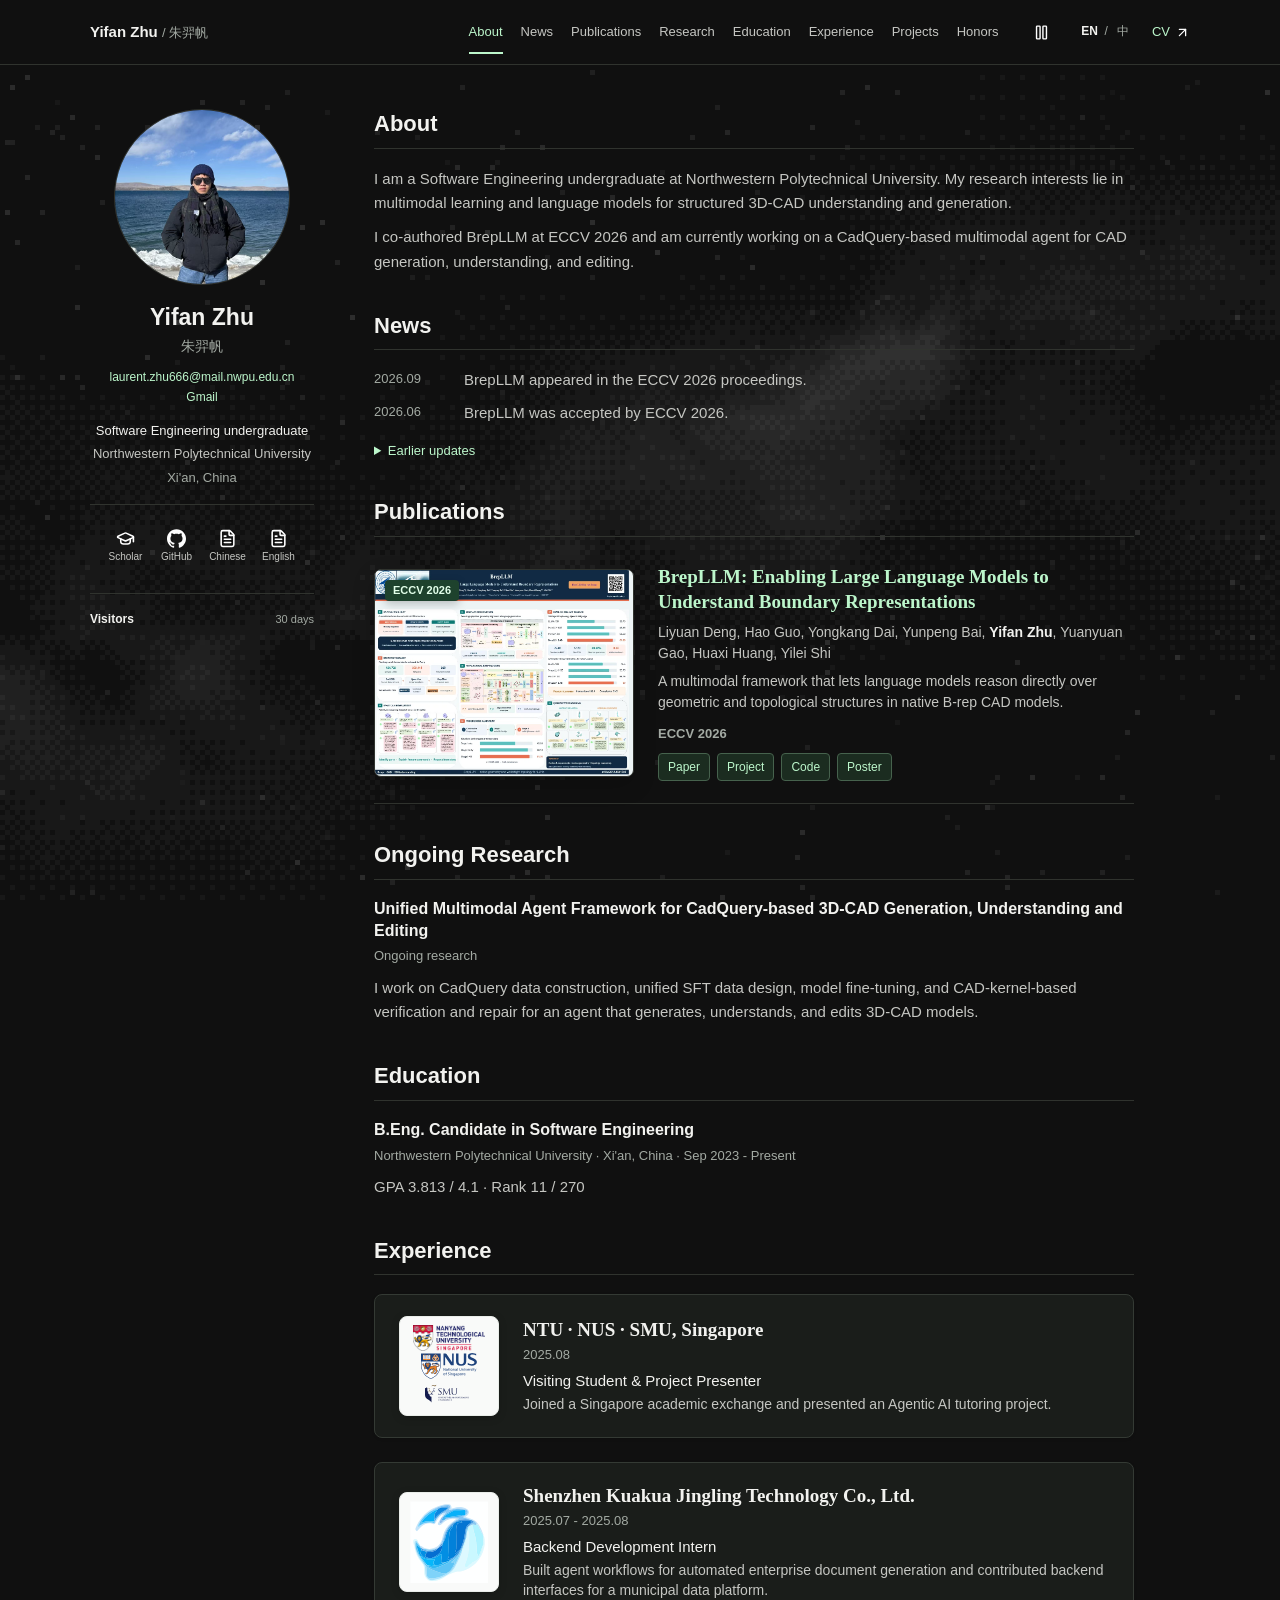
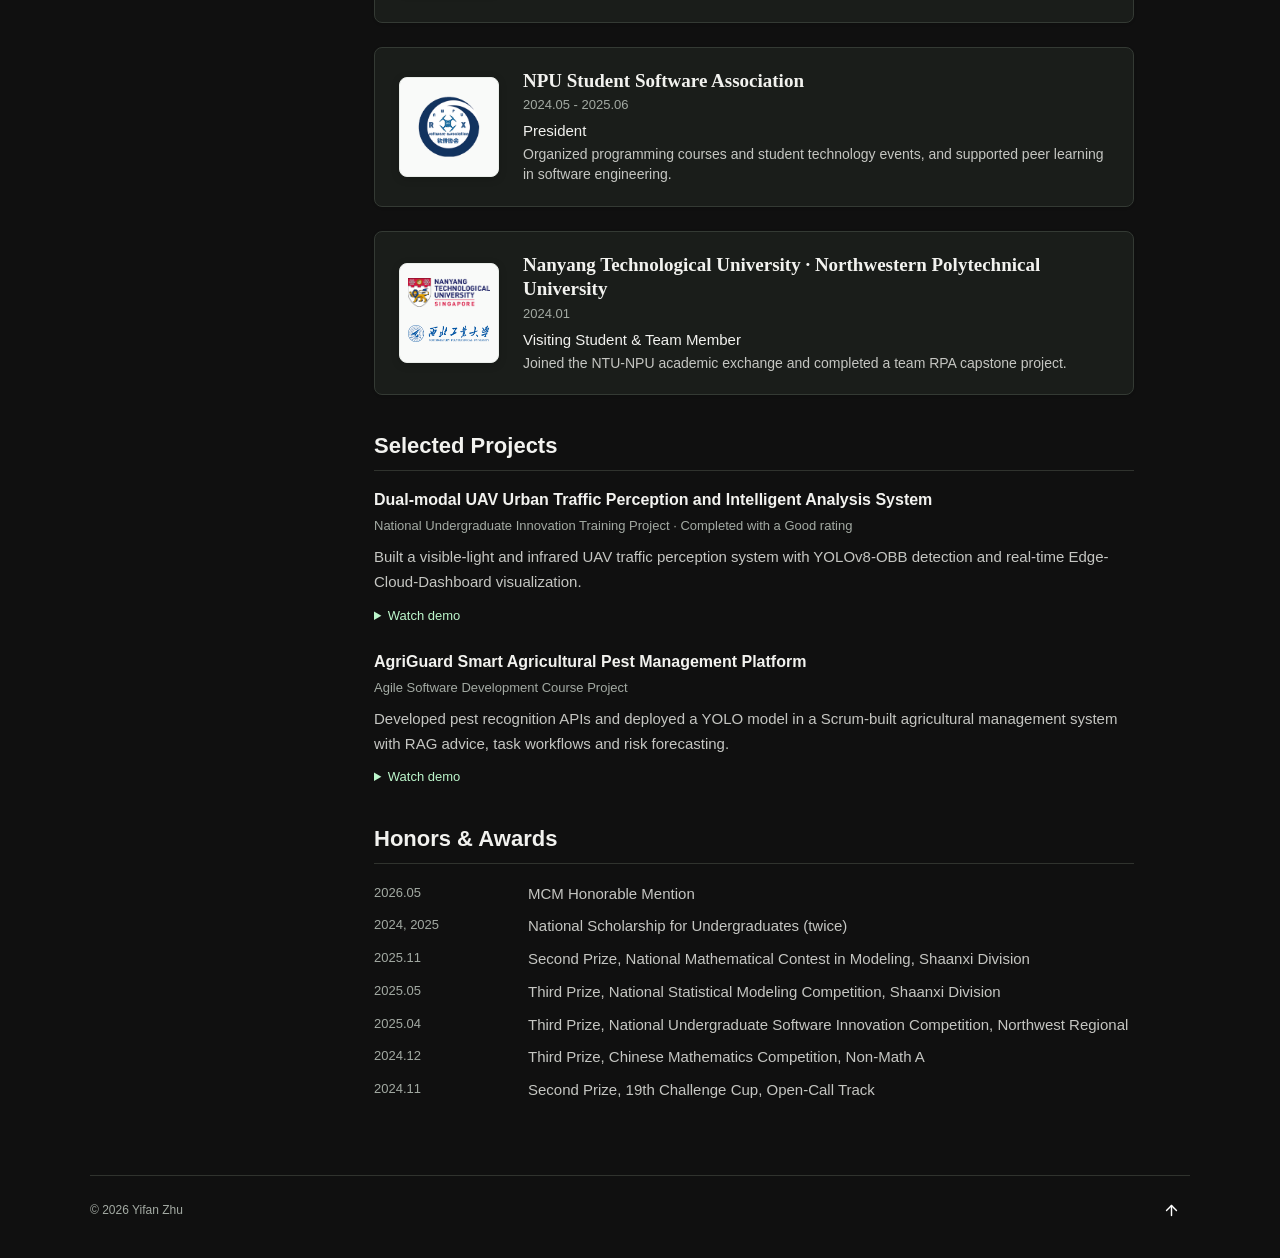
==== index-moonshot.html @ c1a8f5a6 "Refine publication entry in academic layout" ====
<!doctype html>
<html lang="en">
<head>
  <meta charset="utf-8">
  <meta name="viewport" content="width=device-width, initial-scale=1">
  <meta name="theme-color" content="#101010">
  <title>Yifan Zhu · 朱羿帆</title>
  <meta name="description" content="Yifan Zhu, Software Engineering undergraduate at Northwestern Polytechnical University. Research in large language models, multimodal agents and intelligent 3D-CAD modeling.">
  <link rel="icon" href="assets/img/favicon.svg" type="image/svg+xml">
  <link rel="stylesheet" href="assets/css/academic.css?v=academic-publication-1">
  <script src="assets/js/academic-content.js?v=academic-experience-1" defer=""></script>
  <script src="assets/js/moonshot.js?v=academic-globe-1" defer=""></script>
  <script src="assets/js/moonshot-background.js?v=academic-dark-1" defer=""></script>
</head>
<body>
  <canvas class="space-background" id="space-background" aria-hidden="true"></canvas>
  <a class="skip-link" href="#about" data-copy="skip">Skip to content</a>
  <header class="site-header">
    <div class="header-inner page-width">
      <a class="wordmark" href="#home" aria-label="Yifan Zhu, home">Yifan Zhu <span class="wordmark-cn">/ 朱羿帆</span></a>
      <nav class="desktop-nav" aria-label="Primary navigation">
        <a href="#about" data-i18n="nav.about">About</a>
        <a href="#news" data-i18n="nav.news">News</a>
        <a href="#publications" data-i18n="nav.publications">Publications</a>
        <a href="#research" data-i18n="nav.research">Research</a>
        <a href="#education" data-i18n="education.title">Education</a>
        <a href="#experience" data-i18n="nav.experience">Experience</a>
        <a href="#projects" data-i18n="nav.projects">Projects</a>
        <a href="#honors" data-i18n="nav.honors">Honors</a>
      </nav>
      <div class="header-actions">
        <button class="motion-toggle icon-button" type="button" aria-label="Pause background animation" title="Pause background animation" hidden><img class="icon" src="assets/icons/moonshot/pause.svg" alt=""></button>
        <div class="language-switch" role="group" aria-label="Language">
          <button type="button" data-language="en" aria-pressed="true" lang="en">EN</button>
          <span aria-hidden="true">/</span>
          <button type="button" data-language="zh" aria-pressed="false" lang="zh-CN">中</button>
        </div>
        <a class="header-cv" href="assets/cv/yifan_zhu_resume_en.pdf" target="_blank" rel="noopener noreferrer"><span data-i18n="nav.cv">CV</span><img class="icon" src="assets/icons/moonshot/arrow-up-right.svg" alt=""></a>
        <button class="menu-toggle icon-button" type="button" aria-expanded="false" aria-controls="mobile-nav" aria-label="Open navigation" title="Open navigation"><img class="icon" src="assets/icons/moonshot/menu.svg" alt=""></button>
      </div>
    </div>
    <nav class="mobile-nav page-width" id="mobile-nav" aria-label="Mobile navigation" hidden="">
      <a href="#about" data-i18n="nav.about">About</a><a href="#news" data-i18n="nav.news">News</a>
      <a href="#publications" data-i18n="nav.publications">Publications</a><a href="#research" data-i18n="nav.research">Research</a>
      <a href="#education" data-i18n="education.title">Education</a>
      <a href="#experience" data-i18n="nav.experience">Experience</a><a href="#projects" data-i18n="nav.projects">Projects</a>
      <a href="#honors" data-i18n="nav.honors">Honors</a><a href="#cv" data-i18n="nav.cv">CV</a>
    </nav>
  </header>

  <div class="page-layout page-width" id="home">
    <aside class="sidebar" aria-labelledby="profile-name">
      <div class="author__avatar">
        <img src="assets/img/profile_1.jpg" alt="Yifan Zhu" class="profile-photo" width="176" height="176" fetchpriority="high">
      </div>
      <div class="author__content">
        <h2 class="author__name" id="profile-name" data-i18n="author.name">Yifan Zhu</h2>
        <p class="author__pronunciation" data-i18n="author.zh">朱羿帆</p>
        <a class="author__email" href="mailto:laurent.zhu666@mail.nwpu.edu.cn">laurent.zhu666@mail.nwpu.edu.cn</a>
        <p class="author__secondary-email"><a href="mailto:laurent.zhu666@gmail.com" title="laurent.zhu666@gmail.com">Gmail</a></p>
        <p class="author__role" data-i18n="author.role">Software Engineering undergraduate</p>
        <p class="author__affiliation" data-i18n="author.affiliation">Northwestern Polytechnical University</p>
        <p class="author__location" data-i18n="author.location">Xi'an, China</p>
      </div>
      <div class="author__urls-wrapper" id="contact">
        <nav aria-label="Profile links" data-aria-copy="profileLinks">
          <ul class="author__urls">
            <li><a href="https://scholar.google.com/citations?view_op=list_works&amp;hl=zh-CN&amp;user=kARw7RoAAAAJ" target="_blank" rel="noopener noreferrer" aria-label="Google Scholar" title="Google Scholar"><img src="assets/icons/moonshot/graduation-cap.svg" alt=""><span>Scholar</span></a></li>
            <li><a href="https://github.com/Laurent-Zhu" target="_blank" rel="noopener noreferrer" aria-label="GitHub" title="GitHub"><img src="assets/icons/moonshot/github.svg" alt=""><span>GitHub</span></a></li>
            <li id="cv"><a href="assets/cv/yifan_zhu_resume.pdf" target="_blank" rel="noopener noreferrer" aria-label="Chinese CV" title="Chinese CV" data-aria-copy="resumeZh"><img src="assets/icons/moonshot/file-text.svg" alt=""><span data-i18n="author.cv.zh">Chinese</span></a></li>
            <li><a href="assets/cv/yifan_zhu_resume_en.pdf" target="_blank" rel="noopener noreferrer" aria-label="English CV" title="English CV" data-aria-copy="resumeEn"><img src="assets/icons/moonshot/file-text.svg" alt=""><span data-i18n="author.cv.en">English</span></a></li>
          </ul>
        </nav>
      </div>
      <section class="visitor-globe" aria-labelledby="visitor-globe-title">
        <h3 class="visitor-globe__heading" id="visitor-globe-title"><span data-i18n="widget.visitors">Visitors</span><span class="visitor-globe__period" data-i18n="widget.period">30 days</span></h3>
        <div class="visitor-globe__embed">
          <script defer src="https://statable.com/js/b3S96A2eEE/t/gw.js" data-id="3351457" data-period="30d" data-primary-color="#0004FF" data-theme="dark" data-rotation-speed="slow"></script>
        </div>
        <noscript>This visitor globe requires JavaScript.</noscript>
      </section>
    </aside>
    <main class="page__content">
      <section id="about" aria-labelledby="about-title">
        <h1 class="page__title" data-i18n="about.title" id="about-title">About</h1>
        <p data-i18n="about.p1">I am a Software Engineering undergraduate at Northwestern Polytechnical University. My research focuses on multimodal learning and language models for structured 3D-CAD understanding and generation.</p>
        <p data-i18n="about.p2">I co-authored BrepLLM at ECCV 2026 and am currently working on a CadQuery-based multimodal agent for CAD generation, understanding, and editing.</p>
      </section>

      <section id="news" aria-labelledby="news-title">
        <h2 data-i18n="news.title" id="news-title">News</h2>
        <ul class="compact-list news-list">
          <li data-i18n="news.online"><span class="news-date">2026.09</span> BrepLLM appeared in the ECCV 2026 proceedings.</li>
          <li data-i18n="news.n0"><span class="news-date">2026.06</span> BrepLLM was accepted by ECCV 2026.</li>
        </ul>
        <details class="news-archive">
          <summary data-i18n="news.older">Earlier updates</summary>
          <ul class="compact-list news-list">
            <li data-i18n="news.n1"><span class="news-date">2026.03</span> BrepLLM was submitted to ECCV 2026.</li>
            <li data-i18n="news.n2"><span class="news-date">2025.12</span> I received the 2025 National Scholarship for Undergraduates.</li>
            <li data-i18n="news.n3"><span class="news-date">2025.08</span> I presented an Agentic AI tutoring project during a Singapore academic exchange.</li>
            <li data-i18n="news.n4"><span class="news-date">2025.07</span> I began a backend development internship at Shenzhen Kuakua Jingling Technology.</li>
            <li data-i18n="news.n5"><span class="news-date">2025.06</span> I completed my term as President of the NPU Student Software Association.</li>
            <li data-i18n="news.n6"><span class="news-date">2024.12</span> I received the 2024 National Scholarship for Undergraduates.</li>
            <li data-i18n="news.n7"><span class="news-date">2024.05</span> I began serving as President of the NPU Student Software Association.</li>
            <li data-i18n="news.n8"><span class="news-date">2024.01</span> I participated in the NTU-NPU academic exchange program.</li>
          </ul>
        </details>
      </section>

      <section id="publications" aria-labelledby="publications-title">
        <h2 data-i18n="publications.title" id="publications-title">Publications</h2>
        <article class="publication">
          <a class="publication__media" href="assets/img/moonshot/brepllm-poster.png" target="_blank" rel="noopener noreferrer" aria-label="View full BrepLLM poster" title="View full BrepLLM poster" data-aria-copy="poster"><span class="publication__badge" aria-hidden="true">ECCV 2026</span><img src="assets/img/moonshot/brepllm-poster-preview.webp" width="960" height="767" alt="BrepLLM ECCV 2026 research poster" data-alt-copy="posterAlt" loading="lazy" decoding="async"></a>
          <div class="publication__body">
            <h3><a href="https://link.springer.com/chapter/10.1007/978-3-032-37383-0_3" target="_blank" rel="noopener noreferrer">BrepLLM: Enabling Large Language Models to Understand Boundary Representations</a></h3>
            <p class="publication__authors">Liyuan Deng, Hao Guo, Yongkang Dai, Yunpeng Bai, <strong>Yifan Zhu</strong>, Yuanyuan Gao, Huaxi Huang, Yilei Shi</p>
            <p class="publication__summary" data-i18n="publications.summary">A multimodal framework that lets language models reason directly over geometric and topological structures in native B-rep CAD models.</p>
            <p class="publication__venue">ECCV 2026</p>
            <p class="publication__links"><a href="https://arxiv.org/abs/2512.16413" target="_blank" rel="noopener noreferrer" data-i18n="publication.paper">Paper</a><a href="https://user-deng.github.io/BrepLLM/" target="_blank" rel="noopener noreferrer" data-i18n="publication.project">Project</a><a href="https://github.com/user-deng/BrepLLM" target="_blank" rel="noopener noreferrer" data-i18n="publication.code">Code</a><a href="assets/img/moonshot/brepllm-poster.png" target="_blank" rel="noopener noreferrer" data-i18n="publication.poster">Poster</a></p>
          </div>
        </article>
      </section>

      <section id="research" aria-labelledby="research-title">
        <h2 data-i18n="research.title" id="research-title">Research</h2>
        <article class="archive__item">
          <h3 class="archive__item-title" data-i18n="research.r2.title">Unified Multimodal Agent Framework for CadQuery-based 3D-CAD Generation, Understanding and Editing</h3>
          <p class="page__meta" data-i18n="research.r2.meta">Ongoing research</p>
          <p class="archive__item-excerpt" data-i18n="research.r2.body">An ongoing CadQuery-based multimodal agent project for CAD generation, understanding, and editing. My work covers data construction, SFT format design, fine-tuning, and CAD-kernel verification.</p>
        </article>
      </section>

      <section id="education" aria-labelledby="education-title">
        <h2 data-i18n="education.title" id="education-title">Education</h2>
        <article class="archive__item">
          <h3 class="archive__item-title" data-i18n="education.degree">B.Eng. in Software Engineering</h3>
          <p class="page__meta" data-i18n="education.meta">Northwestern Polytechnical University · Xi'an, China · Sep 2023 - Present</p>
          <p data-i18n="education.summary">GPA 3.813 / 4.1 · Rank 11 / 270</p>
        </article>
      </section>

      <section id="experience" aria-labelledby="experience-title">
        <h2 data-i18n="experience.title" id="experience-title">Experience</h2>
        <div class="experience-list">
          <article class="experience-card">
            <div class="experience-media experience-media--group">
              <img src="assets/img/experience/ntu.png" alt="Nanyang Technological University logo" loading="lazy" decoding="async">
              <img src="assets/img/experience/nus.svg" alt="National University of Singapore logo" loading="lazy" decoding="async">
              <img src="assets/img/experience/smu.svg" alt="Singapore Management University logo" loading="lazy" decoding="async">
            </div>
            <div class="experience-body">
              <h3 class="experience-title"><strong data-i18n="experience.singapore.institution">NTU · NUS · SMU, Singapore</strong></h3>
              <p class="experience-meta"><time datetime="2025-08">2025.08</time></p>
              <p class="experience-role" data-i18n="experience.singapore.role">Visiting Student &amp; Project Presenter</p>
              <p class="experience-detail" data-i18n="experience.singapore.summary">Joined a Singapore academic exchange and presented an Agentic AI tutoring project.</p>
            </div>
          </article>
          <article class="experience-card">
            <div class="experience-media">
              <img src="assets/img/experience/kuakuajingling.svg" alt="Kuakua Jingling logo" loading="lazy" decoding="async">
            </div>
            <div class="experience-body">
              <h3 class="experience-title"><strong data-i18n="experience.internship.institution">Shenzhen Kuakua Jingling Technology Co., Ltd.</strong></h3>
              <p class="experience-meta"><time datetime="2025-07">2025.07</time> - <time datetime="2025-08">2025.08</time></p>
              <p class="experience-role" data-i18n="experience.internship.role">Backend Development Intern</p>
              <p class="experience-detail" data-i18n="experience.internship.summary">Built agent workflows for automated enterprise document generation and contributed backend interfaces for a municipal data platform.</p>
            </div>
          </article>
          <article class="experience-card">
            <div class="experience-media">
              <img src="assets/img/experience/npu-software-association.png" alt="NPU Student Software Association logo" loading="lazy" decoding="async">
            </div>
            <div class="experience-body">
              <h3 class="experience-title"><strong data-i18n="experience.association.institution">NPU Student Software Association</strong></h3>
              <p class="experience-meta"><time datetime="2024-05">2024.05</time> - <time datetime="2025-06">2025.06</time></p>
              <p class="experience-role" data-i18n="experience.association.role">President</p>
              <p class="experience-detail" data-i18n="experience.association.summary">Organized programming courses and student technology events, and supported peer learning in software engineering.</p>
            </div>
          </article>
          <article class="experience-card">
            <div class="experience-media experience-media--group experience-media--pair">
              <img src="assets/img/experience/ntu.png" alt="Nanyang Technological University logo" loading="lazy" decoding="async">
              <img src="assets/img/experience/npu.png" alt="Northwestern Polytechnical University logo" loading="lazy" decoding="async">
            </div>
            <div class="experience-body">
              <h3 class="experience-title"><strong data-i18n="experience.ntu.institution">Nanyang Technological University · Northwestern Polytechnical University</strong></h3>
              <p class="experience-meta"><time datetime="2024-01">2024.01</time></p>
              <p class="experience-role" data-i18n="experience.ntu.role">Visiting Student &amp; Team Member</p>
              <p class="experience-detail" data-i18n="experience.ntu.summary">Joined the NTU-NPU academic exchange and completed a team RPA capstone project.</p>
            </div>
          </article>
        </div>
      </section>

      <section id="projects" aria-labelledby="projects-title">
        <h2 data-i18n="projects.title" id="projects-title">Projects</h2>
        <article class="archive__item">
          <h3 class="archive__item-title" data-i18n="projects.p1.title">Dual-modal UAV Urban Traffic Perception and Intelligent Analysis System</h3>
          <p class="page__meta" data-i18n="projects.p1.meta">Undergraduate Innovation Training Project</p>
          <p class="archive__item-excerpt" data-i18n="projects.p1.body">Built a visible-light and infrared UAV traffic perception system with YOLOv8-OBB detection and real-time Edge-Cloud-Dashboard visualization.</p>
          <details class="project-details">
            <summary data-i18n="projects.watchDemo">Watch demo</summary>
            <figure class="project-demo">
            <video controls="" preload="none" playsinline="" aria-label="Demo video for the drone traffic perception project" poster="assets/img/moonshot/drone-poster.webp">
              <source src="assets/video/drone-traffic-demo.mp4" type="video/mp4">
              <span data-i18n="projects.p1.videoFallback">Your browser does not support embedded video.</span>
            </video>
              <figcaption><a href="assets/video/drone-traffic-demo.mp4" target="_blank" rel="noopener noreferrer" data-copy="openVideo">Open video</a></figcaption>
            </figure>
          </details>
        </article>
        <article class="archive__item">
          <h3 class="archive__item-title" data-i18n="projects.p2.title">AgriGuard Smart Agricultural Pest Management Platform</h3>
          <p class="page__meta" data-i18n="projects.p2.meta">Agile Development Practice · Software Engineering Capstone Course</p>
          <p class="archive__item-excerpt" data-i18n="projects.p2.body">Developed pest recognition APIs and deployed a YOLO model in a Scrum-built agricultural management system with RAG advice, task workflows and risk forecasting.</p>
          <details class="project-details">
            <summary data-i18n="projects.watchDemo">Watch demo</summary>
            <figure class="project-demo">
            <video controls="" preload="none" playsinline="" aria-label="Demo video for the AgriGuard smart agricultural pest management platform" poster="assets/img/moonshot/agri-poster.webp">
              <source src="assets/video/agri-guard-demo.mp4" type="video/mp4">
              <span data-i18n="projects.p2.videoFallback">Your browser does not support embedded video.</span>
            </video>
              <figcaption><a href="assets/video/agri-guard-demo.mp4" target="_blank" rel="noopener noreferrer" data-copy="openVideo">Open video</a></figcaption>
            </figure>
          </details>
        </article>
      </section>

      <section id="honors" aria-labelledby="honors-title">
        <h2 data-i18n="honors.title" id="honors-title">Honors and Awards</h2>
        <ul class="dated-list honors-list">
          <li data-i18n="honors.a1"><span class="item-date">2026.05</span><span>MCM Honorable Mention</span></li>
          <li data-i18n="honors.a2"><span class="item-date">2024, 2025</span><span>National Scholarship for Undergraduates (twice)</span></li>
          <li data-i18n="honors.a7"><span class="item-date">2025.11</span><span>Second Prize, National Mathematical Contest in Modeling, Shaanxi Division</span></li>
          <li data-i18n="honors.a6"><span class="item-date">2025.05</span><span>Third Prize, National Statistical Modeling Competition, Shaanxi Division</span></li>
          <li data-i18n="honors.a5"><span class="item-date">2025.04</span><span>Third Prize, National Undergraduate Software Innovation Competition, Northwest Regional</span></li>
          <li data-i18n="honors.a4"><span class="item-date">2024.12</span><span>Third Prize, Chinese Mathematics Competition, Non-Math A</span></li>
          <li data-i18n="honors.a3"><span class="item-date">2024.11</span><span>Second Prize, 19th Challenge Cup, Open-Call Track</span></li>
        </ul>
      </section>
    </main></div>
  <footer class="site-footer page-width"><p>© 2026 Yifan Zhu</p><a class="icon-button" href="#home" aria-label="Back to top" title="Back to top"><img class="icon" src="assets/icons/moonshot/arrow-up.svg" alt=""></a></footer>


</body></html>
---- assets/css/academic.css ----
:root {
  color-scheme: dark;
  --page: #101010;
  --ink: #f2f2ef;
  --body: #c5c6c2;
  --muted: #a3aaa3;
  --line: #30332e;
  --link: #bcf6cb;
  --hover: #f2f2ef;
  --sans: Arial, 'Helvetica Neue', 'PingFang SC', 'Microsoft YaHei', sans-serif;
}

* { box-sizing: border-box; letter-spacing: 0; }
html { scroll-behavior: smooth; scroll-padding-top: 86px; }
body { margin: 0; isolation: isolate; background: var(--page); color: var(--body); font: 15px/1.65 var(--sans); }
body.menu-open { overflow: hidden; }
.space-background { position: fixed; inset: 0; z-index: -1; width: 100%; height: 100%; pointer-events: none; image-rendering: pixelated; }
::selection { background: var(--link); color: var(--page); }
a { color: var(--link); text-decoration: none; }
a:hover { color: var(--hover); text-decoration: underline; text-underline-offset: 3px; }
button { border: 0; color: inherit; font: inherit; cursor: pointer; }
button, a { touch-action: manipulation; -webkit-tap-highlight-color: transparent; }
:where(button, a, video, summary):focus-visible { outline: 2px solid var(--link); outline-offset: 4px; }
h1, h2, h3, p { margin: 0; }
h1, h2, h3 { color: var(--ink); line-height: 1.35; }
ul, ol { margin: 0; padding-left: 20px; }
img { display: block; max-width: 100%; }
[hidden] { display: none !important; }
.page-width { width: min(1100px, calc(100% - 56px)); margin-inline: auto; }
.icon { width: 17px; height: 17px; flex: 0 0 17px; filter: invert(1); }
.icon-button { display: inline-flex; justify-content: center; align-items: center; width: 38px; height: 38px; background: transparent; border-radius: 3px; }
.icon-button:hover { background: #252723; }
.motion-toggle[aria-disabled='true'] { opacity: 0.55; cursor: default; }
.skip-link { position: fixed; top: -100px; left: 16px; z-index: 100; background: var(--ink); color: var(--page); padding: 8px 14px; }
.skip-link:focus { top: 12px; }

.site-header { position: sticky; top: 0; z-index: 30; background: var(--page); border-bottom: 1px solid var(--line); }
.header-inner { display: flex; align-items: center; justify-content: space-between; gap: 24px; min-height: 64px; }
.wordmark { color: var(--ink); font-size: 15px; font-weight: 700; white-space: nowrap; }
.wordmark:hover { color: var(--link); text-decoration: none; }
.wordmark-cn { color: var(--muted); font-size: 13px; font-weight: 400; }
.desktop-nav { display: flex; align-items: center; gap: 18px; margin-left: auto; }
.desktop-nav a { display: inline-flex; align-items: center; min-height: 44px; color: var(--body); font-size: 13px; white-space: nowrap; border-bottom: 2px solid transparent; padding-top: 2px; }
.desktop-nav a:hover, .desktop-nav a[aria-current] { color: var(--link); text-decoration: none; border-color: var(--link); }
.header-actions { display: flex; align-items: center; gap: 14px; }
.language-switch { display: flex; align-items: center; color: var(--muted); font-size: 12px; }
.language-switch button { min-width: 30px; height: 38px; background: none; padding: 0 3px; }
.language-switch button[aria-pressed='true'] { color: var(--ink); font-weight: 700; }
.language-switch button:hover { color: var(--link); }
.header-cv { display: inline-flex; align-items: center; gap: 5px; color: var(--link); font-size: 13px; white-space: nowrap; }
.header-cv .icon { width: 15px; height: 15px; flex-basis: 15px; }
.menu-toggle { display: none; }
.mobile-nav { position: absolute; top: 100%; inset-inline: 0; max-height: calc(100dvh - 64px); overflow-y: auto; background: var(--page); border: 1px solid var(--line); border-top: 0; padding: 10px 22px 18px; }
.mobile-nav a { display: block; padding: 10px 0; color: var(--ink); font-size: 15px; }

.page-layout { display: grid; grid-template-columns: 224px minmax(0, 1fr); align-items: start; gap: 60px; padding-block: 44px 72px; }
.sidebar { position: sticky; top: 80px; min-width: 0; max-height: calc(100dvh - 96px); overflow-y: auto; scrollbar-width: thin; scrollbar-color: var(--line) transparent; font-size: 13px; text-align: center; }
.author__avatar { width: 176px; height: 176px; margin: 0 auto 17px; border: 1px solid var(--line); border-radius: 50%; overflow: hidden; }
.profile-photo { width: 100%; height: 100%; object-fit: cover; object-position: 22% 26%; }
.author__name { font-size: 23px; font-weight: 700; }
.author__pronunciation { margin-top: 2px; color: var(--muted); font-size: 14px; }
.author__email { display: block; margin-top: 10px; font-size: 12px; line-height: 1.5; overflow-wrap: anywhere; }
.author__secondary-email { margin-top: 2px; font-size: 12px; }
.author__role { margin-top: 13px; color: var(--ink); line-height: 1.5; }
.author__affiliation, .author__location { margin-top: 4px; line-height: 1.5; }
.author__location { color: var(--muted); }
.author__urls-wrapper { margin-top: 17px; padding-top: 15px; border-top: 1px solid var(--line); }
.author__urls { display: flex; flex-wrap: wrap; justify-content: center; gap: 5px; list-style: none; padding: 0; }
.author__urls li { margin: 0; }
.author__urls a { display: flex; flex-direction: column; align-items: center; justify-content: center; gap: 2px; width: 46px; min-height: 52px; border: 1px solid transparent; border-radius: 4px; color: var(--body); text-decoration: none; }
.author__urls a:hover { border-color: var(--line); background: #242723; color: var(--link); }
.author__urls img { width: 19px; height: 19px; filter: invert(1); }
.author__urls span { font-size: 10px; line-height: 1.3; white-space: nowrap; }
.visitor-globe { min-width: 0; margin-top: 21px; padding-top: 17px; border-top: 1px solid var(--line); }
.visitor-globe__heading { display: flex; align-items: baseline; justify-content: space-between; gap: 8px; color: var(--ink); font-size: 12px; font-weight: 700; }
.visitor-globe__period { color: var(--muted); font-size: 11px; font-weight: 400; white-space: nowrap; }
.visitor-globe__embed { width: 100%; height: 260px; margin-top: 6px; }
.visitor-globe__embed > div { max-width: 100%; }
.visitor-globe noscript { display: block; color: var(--muted); font-size: 12px; }

.page__content { min-width: 0; max-width: 760px; }
.page__content section { margin-top: 36px; scroll-margin-top: 12px; }
.page__content section:first-child { margin-top: 0; }
.page__content h1, .page__content h2 { padding-bottom: 9px; margin-bottom: 18px; border-bottom: 1px solid var(--line); font-size: 22px; font-weight: 700; }
.page__content h3 { font-size: 16px; font-weight: 700; }
.page__content p + p { margin-top: 9px; }
.page__content li + li { margin-top: 8px; }
.news-list { list-style: none; padding: 0; }
.news-list li { display: grid; grid-template-columns: 82px minmax(0, 1fr); gap: 8px; }
.news-date, .item-date { color: var(--muted); font-size: 13px; font-variant-numeric: tabular-nums; white-space: nowrap; }
.news-archive { margin-top: 14px; }
.news-archive summary, .project-details summary { width: fit-content; color: var(--link); cursor: pointer; font-size: 13px; }
.news-archive .news-list { margin-top: 12px; }
.publication { display: grid; grid-template-columns: 260px minmax(0, 1fr); gap: 24px; align-items: center; padding: 10px 0 22px; border-bottom: 1px solid var(--line); }
.publication__media { position: relative; display: block; overflow: hidden; border: 1px solid var(--line); border-radius: 7px; background: #edf4f5; box-shadow: 0 8px 22px rgb(0 0 0 / 18%); transition: border-color 180ms ease, box-shadow 180ms ease; }
.publication__media:hover { border-color: var(--link); box-shadow: 0 10px 26px rgb(0 0 0 / 28%); }
.publication__media img { display: block; width: 100%; height: auto; aspect-ratio: 3604 / 2880; object-fit: contain; }
.publication__badge { position: absolute; top: 10px; left: 10px; z-index: 1; padding: 5px 8px; border-radius: 4px; background: #1e422d; color: #e3ffea; font-size: 11px; font-weight: 700; line-height: 1; box-shadow: 0 3px 10px rgb(0 0 0 / 22%); }
.publication__body { min-width: 0; }
.publication h3 { font: 600 19px/1.3 Georgia, 'Songti SC', serif; }
.publication h3 a { color: var(--link); }
.publication h3 a:hover { color: var(--ink); }
.publication__authors { margin-top: 8px; font-size: 14px; line-height: 1.45; }
.publication__authors strong { color: var(--ink); }
.page__content .publication__summary { margin-top: 8px; font-size: 14px; line-height: 1.5; }
.page__content .publication__venue { margin-top: 10px; color: var(--muted); font-size: 13px; font-weight: 700; }
.page__content .publication__links { display: flex; flex-wrap: wrap; gap: 7px; margin-top: 9px; font-size: 12px; }
.publication__links a { display: inline-flex; align-items: center; min-height: 28px; padding: 4px 9px; border: 1px solid #46624d; border-radius: 4px; background: #1b2c20; color: var(--link); line-height: 1; }
.publication__links a:hover { border-color: var(--link); background: #27412e; color: var(--ink); text-decoration: none; }
.archive__item + .archive__item { margin-top: 25px; }
.archive__item-title { margin-bottom: 4px; }
.page__content .page__meta { margin-bottom: 8px; color: var(--muted); font-size: 13px; }
.subsection-title { margin: 20px 0 10px; }
.dated-list { list-style: none; padding: 0; }
.dated-list li { display: grid; grid-template-columns: 142px minmax(0, 1fr); gap: 12px; }
.experience-list { display: grid; gap: 24px; margin-top: 19px; }
.experience-card { display: grid; grid-template-columns: 100px minmax(0, 1fr); gap: 24px; align-items: center; min-width: 0; padding: 21px 24px; border: 1px solid #343a34; border-radius: 8px; background: #1a1d1a; box-shadow: 0 1px 3px rgb(0 0 0 / 12%); transition: border-color 240ms ease, box-shadow 240ms ease, transform 240ms ease; }
.experience-card:hover { border-color: #526558; box-shadow: 0 8px 28px rgb(0 0 0 / 22%); transform: translateY(-2px); }
.experience-media { display: flex; align-items: center; justify-content: center; width: 100px; height: 100px; min-width: 100px; min-height: 100px; overflow: hidden; padding: 8px; border: 1px solid #e9ede9; border-radius: 8px; background: #f9faf9; box-shadow: 0 2px 8px rgb(0 0 0 / 15%); }
.experience-media img { display: block; width: 100%; height: 100%; object-fit: contain; }
.experience-media--group { flex-direction: column; gap: 2px; }
.experience-media--group img { height: 26px; }
.experience-media--pair img { height: 39px; }
.experience-body { min-width: 0; }
.page__content .experience-title { margin: 0 0 4px; color: var(--ink); font: 400 19px/1.3 Georgia, 'Songti SC', serif; }
.experience-title strong { font-weight: 600; }
.page__content .experience-meta { margin: 0 0 6px; color: var(--muted); font-size: 13px; line-height: 1.3; font-variant-numeric: tabular-nums; }
.page__content .experience-role { margin: 0 0 3px; color: var(--ink); font-size: 15px; line-height: 1.4; }
.page__content .experience-detail { margin: 0; color: var(--body); font-size: 14px; line-height: 1.45; }
.project-details { margin-top: 10px; }
.project-demo { margin: 12px 0 0; }
.project-demo video { display: block; width: 100%; aspect-ratio: 16 / 9; object-fit: contain; background: #171b1e; border: 1px solid var(--line); }
.project-demo figcaption { margin-top: 5px; font-size: 13px; }
.site-footer { display: flex; align-items: center; justify-content: space-between; border-top: 1px solid var(--line); padding-block: 16px 28px; color: var(--muted); font-size: 12px; }

@media (max-width: 1150px) {
  .desktop-nav { display: none; }
  .menu-toggle { display: inline-flex; }
}
@media (max-width: 850px) {
  .page-width { width: min(740px, calc(100% - 44px)); }
  .page-layout { grid-template-columns: minmax(0, 1fr); gap: 26px; padding-top: 30px; }
  .sidebar { position: static; display: grid; grid-template-columns: 128px minmax(0, 1fr); gap: 0 20px; max-height: none; overflow: visible; text-align: left; }
  .author__avatar { width: 128px; height: 128px; margin: 0; }
  .author__urls-wrapper { grid-column: 2; margin-top: 6px; padding-top: 0; border: 0; }
  .author__urls { justify-content: flex-start; }
  .visitor-globe { grid-column: 1 / -1; width: min(100%, 224px); margin: 21px auto 0; }
  .page__content { max-width: none; }
}
@media (max-width: 680px) {
  .publication { grid-template-columns: minmax(0, 1fr); gap: 13px; }
  .publication__media { width: min(100%, 440px); }
}
@media (max-width: 560px) {
  .page-width { width: calc(100% - 36px); }
  .header-inner { gap: 10px; }
  .header-actions { gap: 6px; }
  .motion-toggle { width: 34px; flex: 0 0 34px; }
  .header-cv { display: none; }
  .wordmark { font-size: 13px; }
  .wordmark-cn { font-size: 12px; }
  .sidebar { grid-template-columns: 92px minmax(0, 1fr); gap: 0 16px; }
  .author__avatar { width: 92px; height: 92px; }
  .author__name { font-size: 21px; }
  .author__role { margin-top: 7px; }
  .author__urls-wrapper { grid-column: 1 / -1; margin-top: 15px; padding-top: 10px; border-top: 1px solid var(--line); }
  .author__urls { justify-content: center; }
  .page__content h1, .page__content h2 { font-size: 20px; }
  .news-list li, .dated-list li { grid-template-columns: minmax(0, 1fr); gap: 0; }
  .experience-list { gap: 15px; }
  .experience-card { grid-template-columns: 88px minmax(0, 1fr); gap: 16px; padding: 16px; }
  .experience-media { width: 88px; height: 88px; min-width: 88px; min-height: 88px; padding: 7px; }
  .experience-media--group img { height: 23px; }
  .experience-media--pair img { height: 35px; }
  .page__content .experience-title { font-size: 17px; }
  .page__content .experience-role { font-size: 14px; }
  .page__content .experience-detail { font-size: 13px; }
  .news-date, .item-date { margin-bottom: 1px; }
  .page__content section { margin-top: 30px; }
}
@media (max-width: 360px) {
  .wordmark-cn { display: none; }
}
@media (prefers-reduced-motion: reduce) {
  html { scroll-behavior: auto; }
  .publication__media { transition: none; }
  .experience-card { transition: none; }
  .experience-card:hover { transform: none; }
}
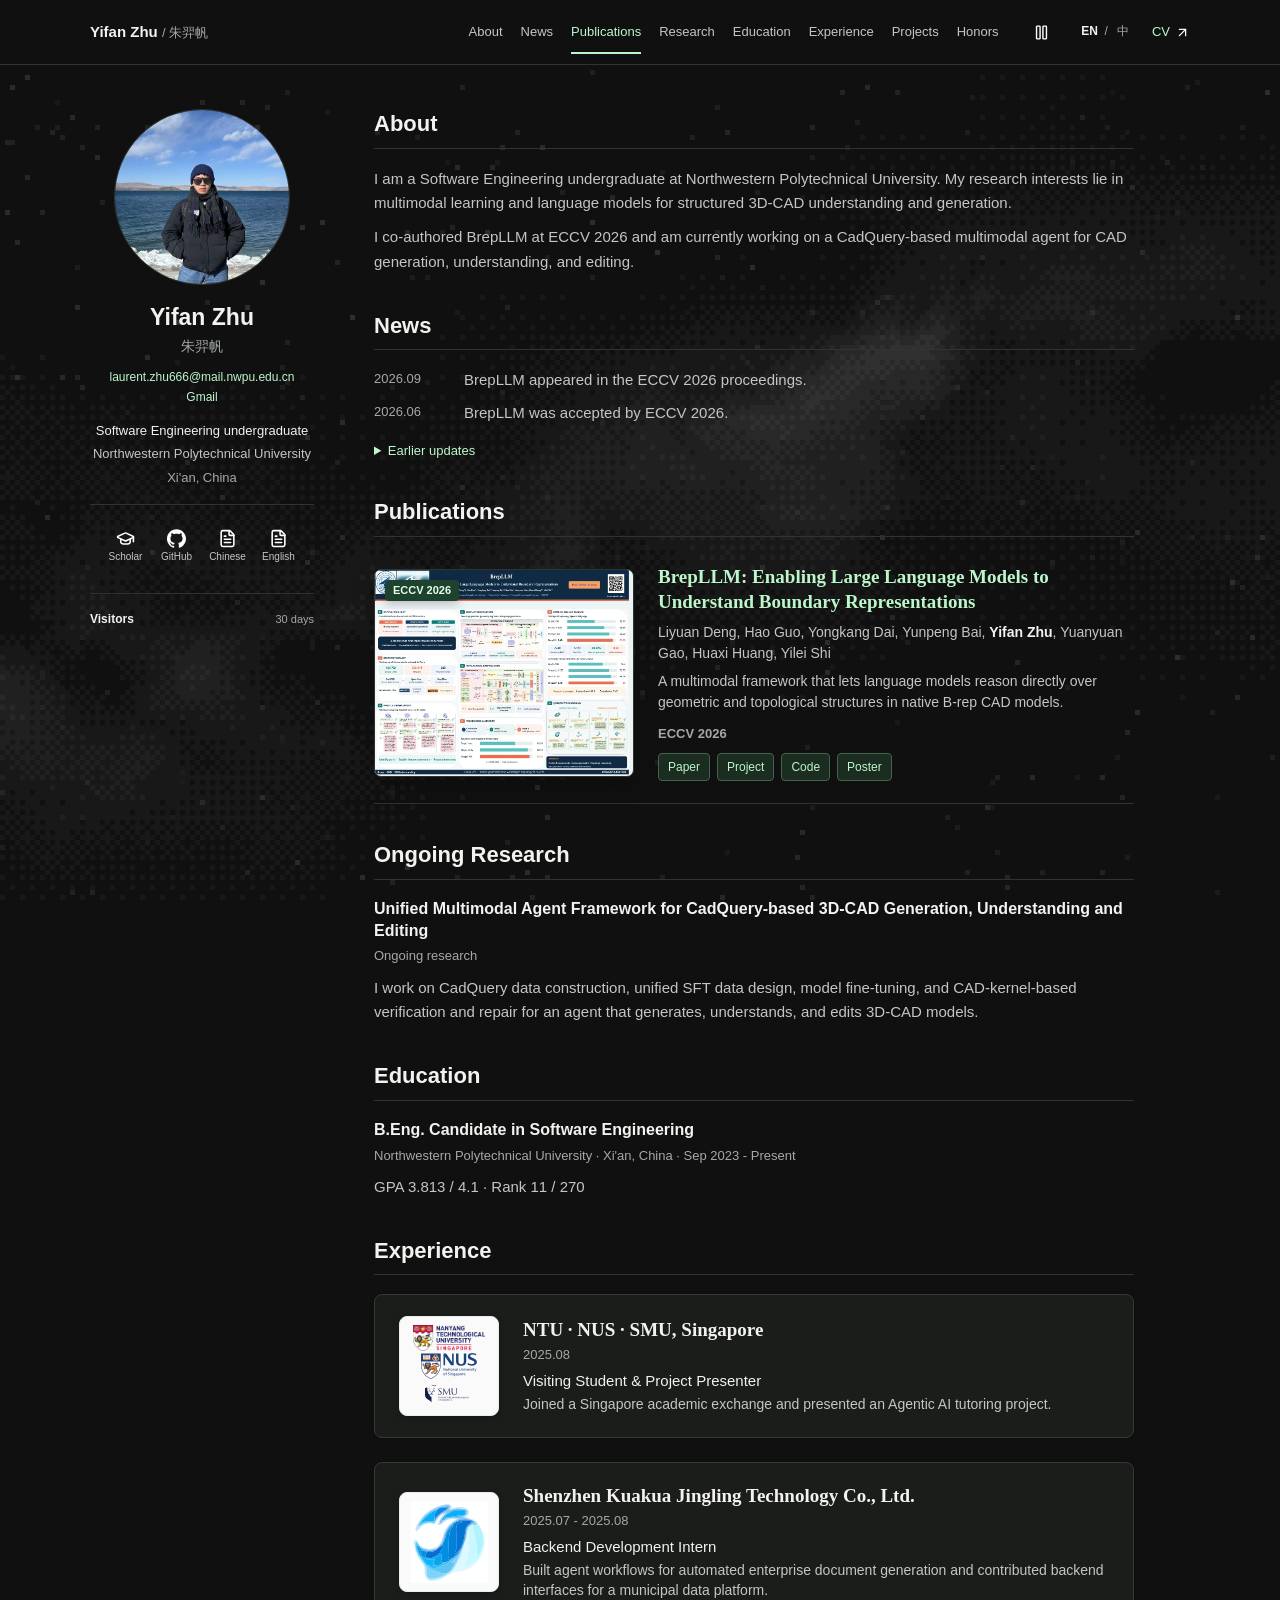
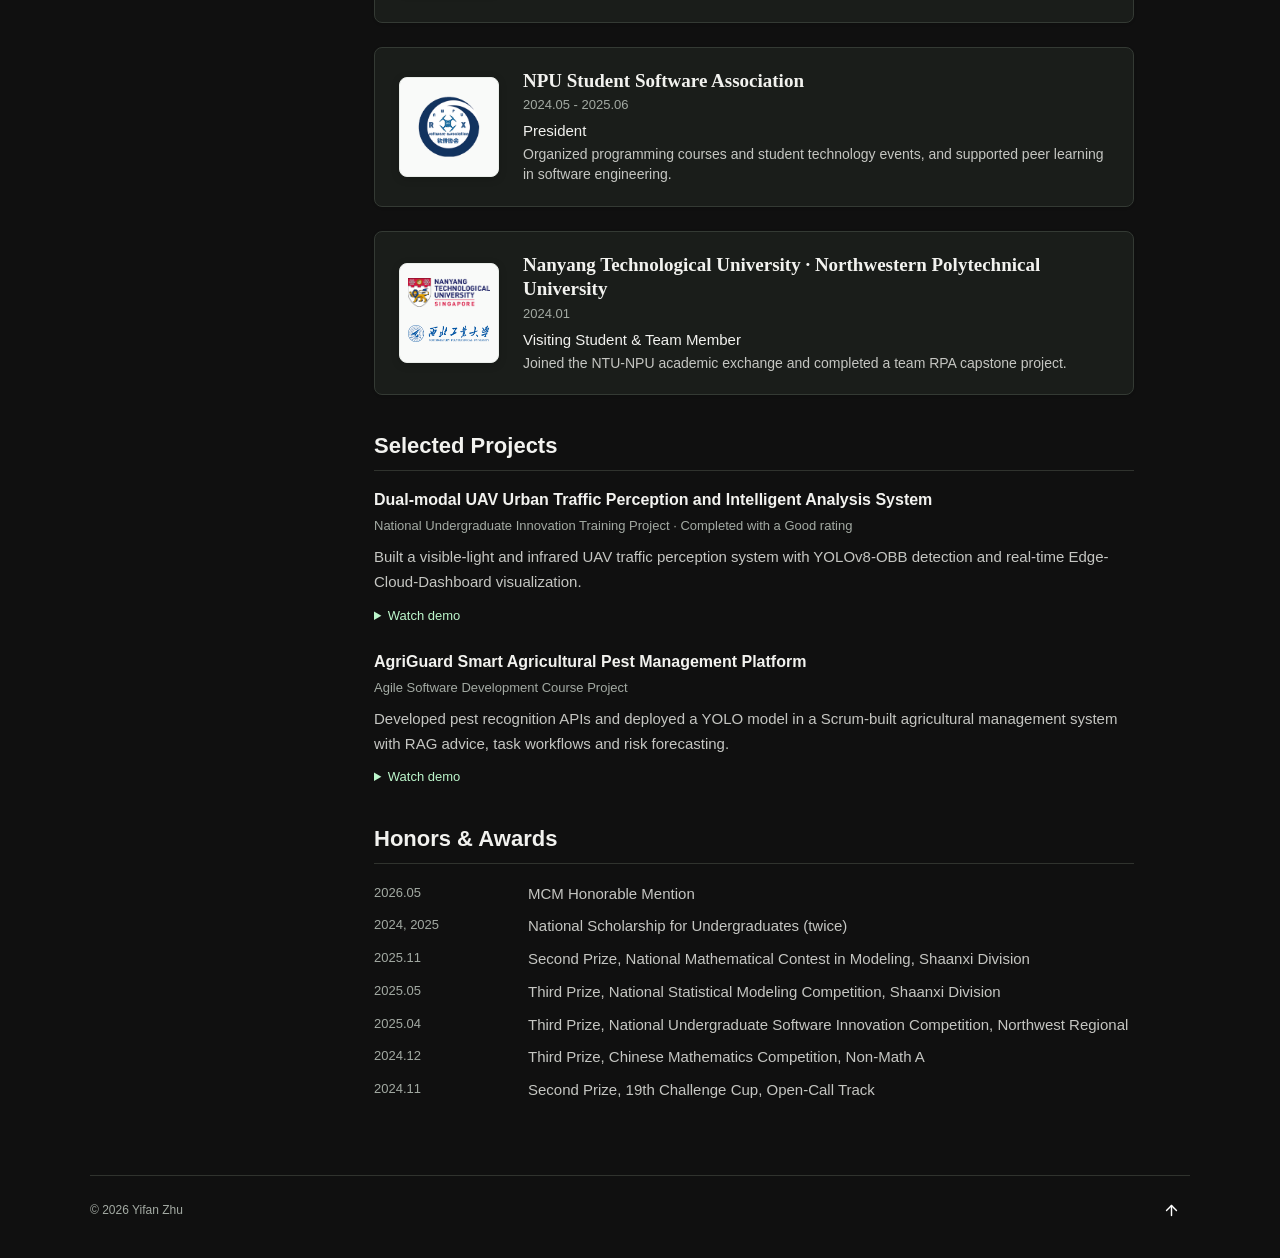
==== commit 7739bed9: "Fix Honors navigation highlight at page end" ====
--- a/index-moonshot.html
+++ b/index-moonshot.html
@@ -9,7 +9,7 @@
   <link rel="icon" href="assets/img/favicon.svg" type="image/svg+xml">
   <link rel="stylesheet" href="assets/css/academic.css?v=academic-publication-1">
   <script src="assets/js/academic-content.js?v=academic-experience-1" defer=""></script>
-  <script src="assets/js/moonshot.js?v=academic-globe-1" defer=""></script>
+  <script src="assets/js/moonshot.js?v=academic-nav-1" defer=""></script>
   <script src="assets/js/moonshot-background.js?v=academic-dark-1" defer=""></script>
 </head>
 <body>
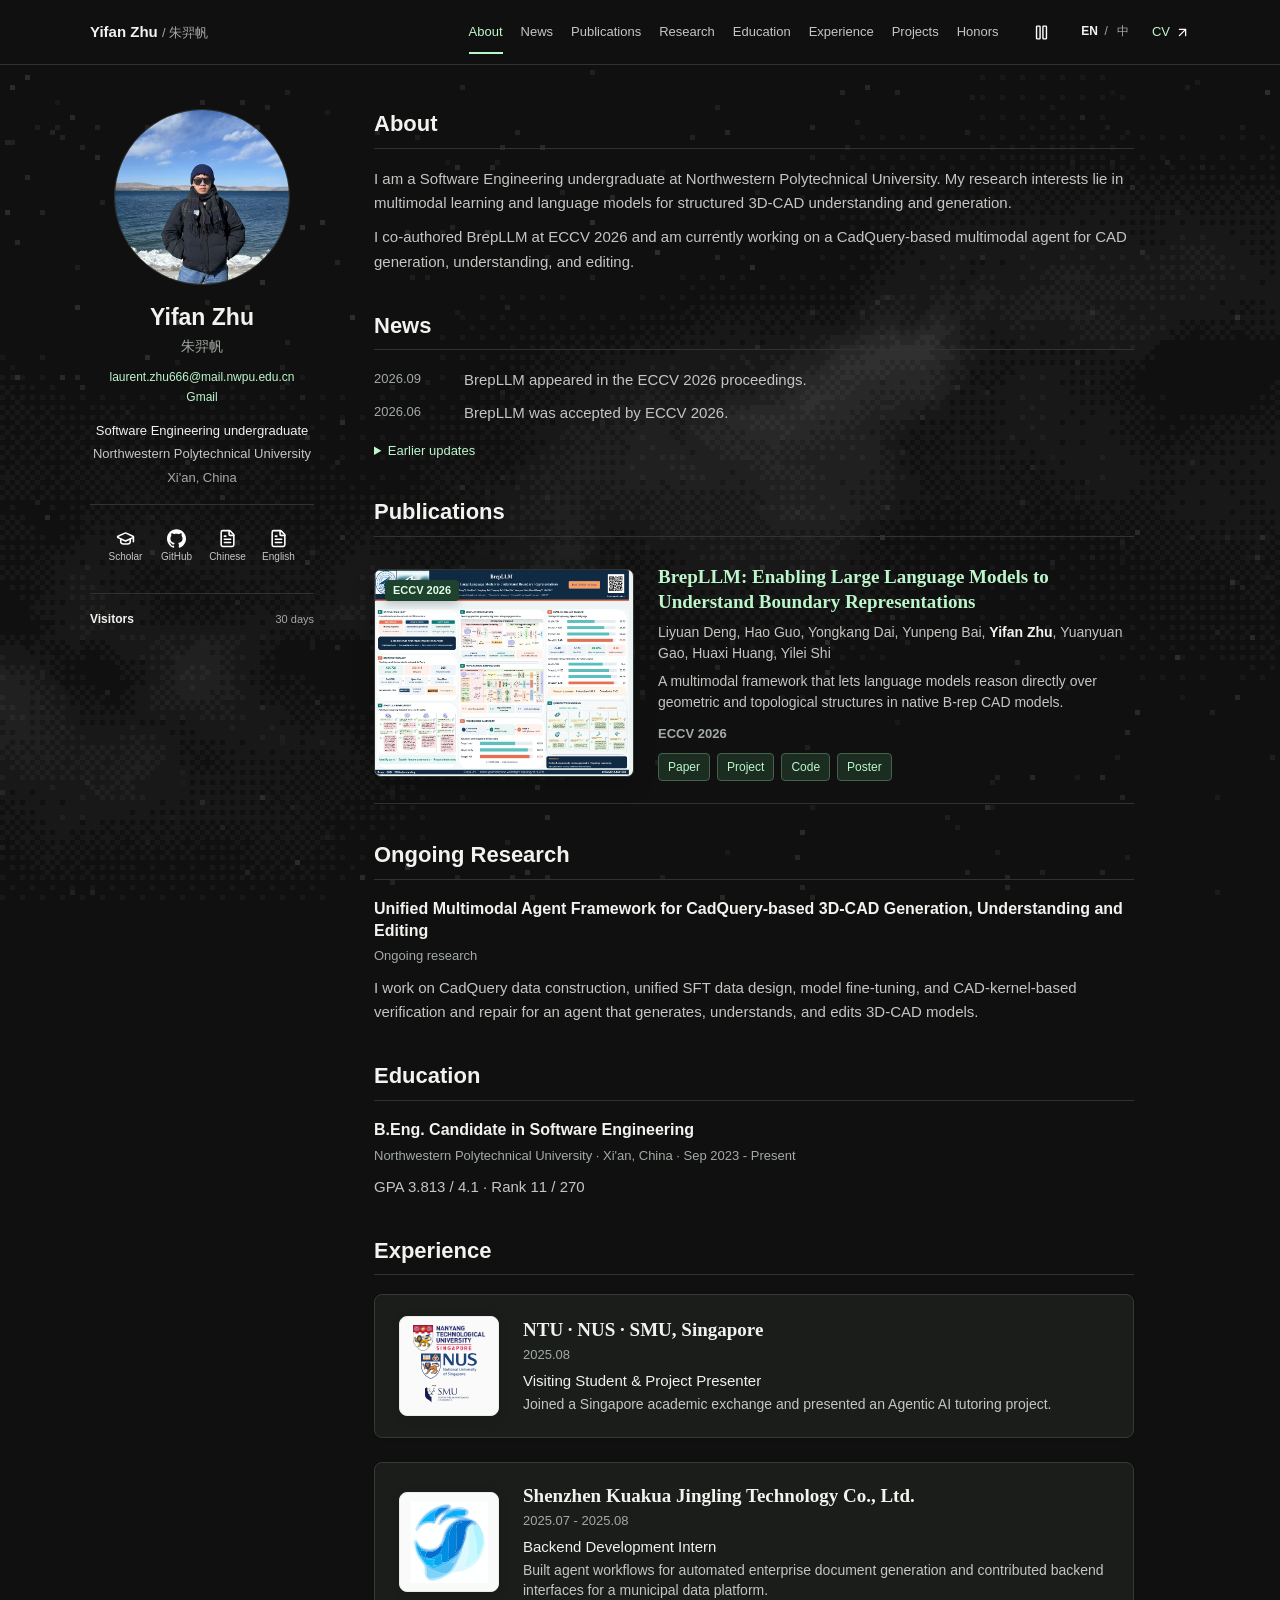
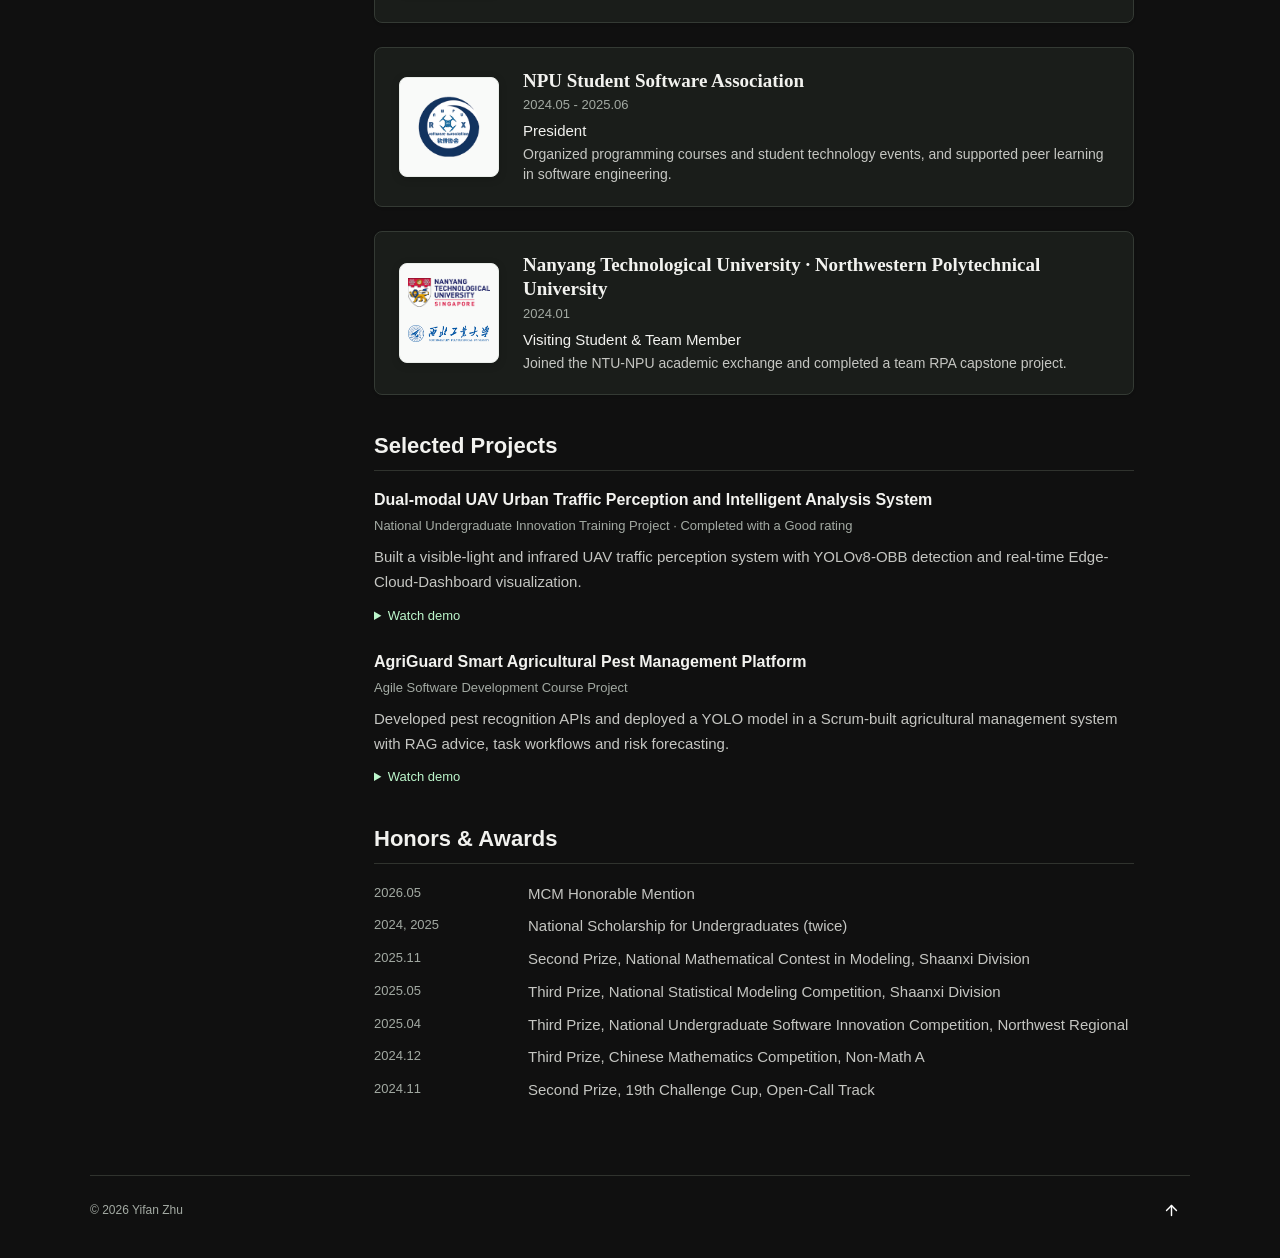
==== commit c822d17a: "Align navigation highlight with reading position" ====
--- a/index-moonshot.html
+++ b/index-moonshot.html
@@ -9,7 +9,7 @@
   <link rel="icon" href="assets/img/favicon.svg" type="image/svg+xml">
   <link rel="stylesheet" href="assets/css/academic.css?v=academic-publication-1">
   <script src="assets/js/academic-content.js?v=academic-experience-1" defer=""></script>
-  <script src="assets/js/moonshot.js?v=academic-nav-1" defer=""></script>
+  <script src="assets/js/moonshot.js?v=academic-nav-2" defer=""></script>
   <script src="assets/js/moonshot-background.js?v=academic-dark-1" defer=""></script>
 </head>
 <body>
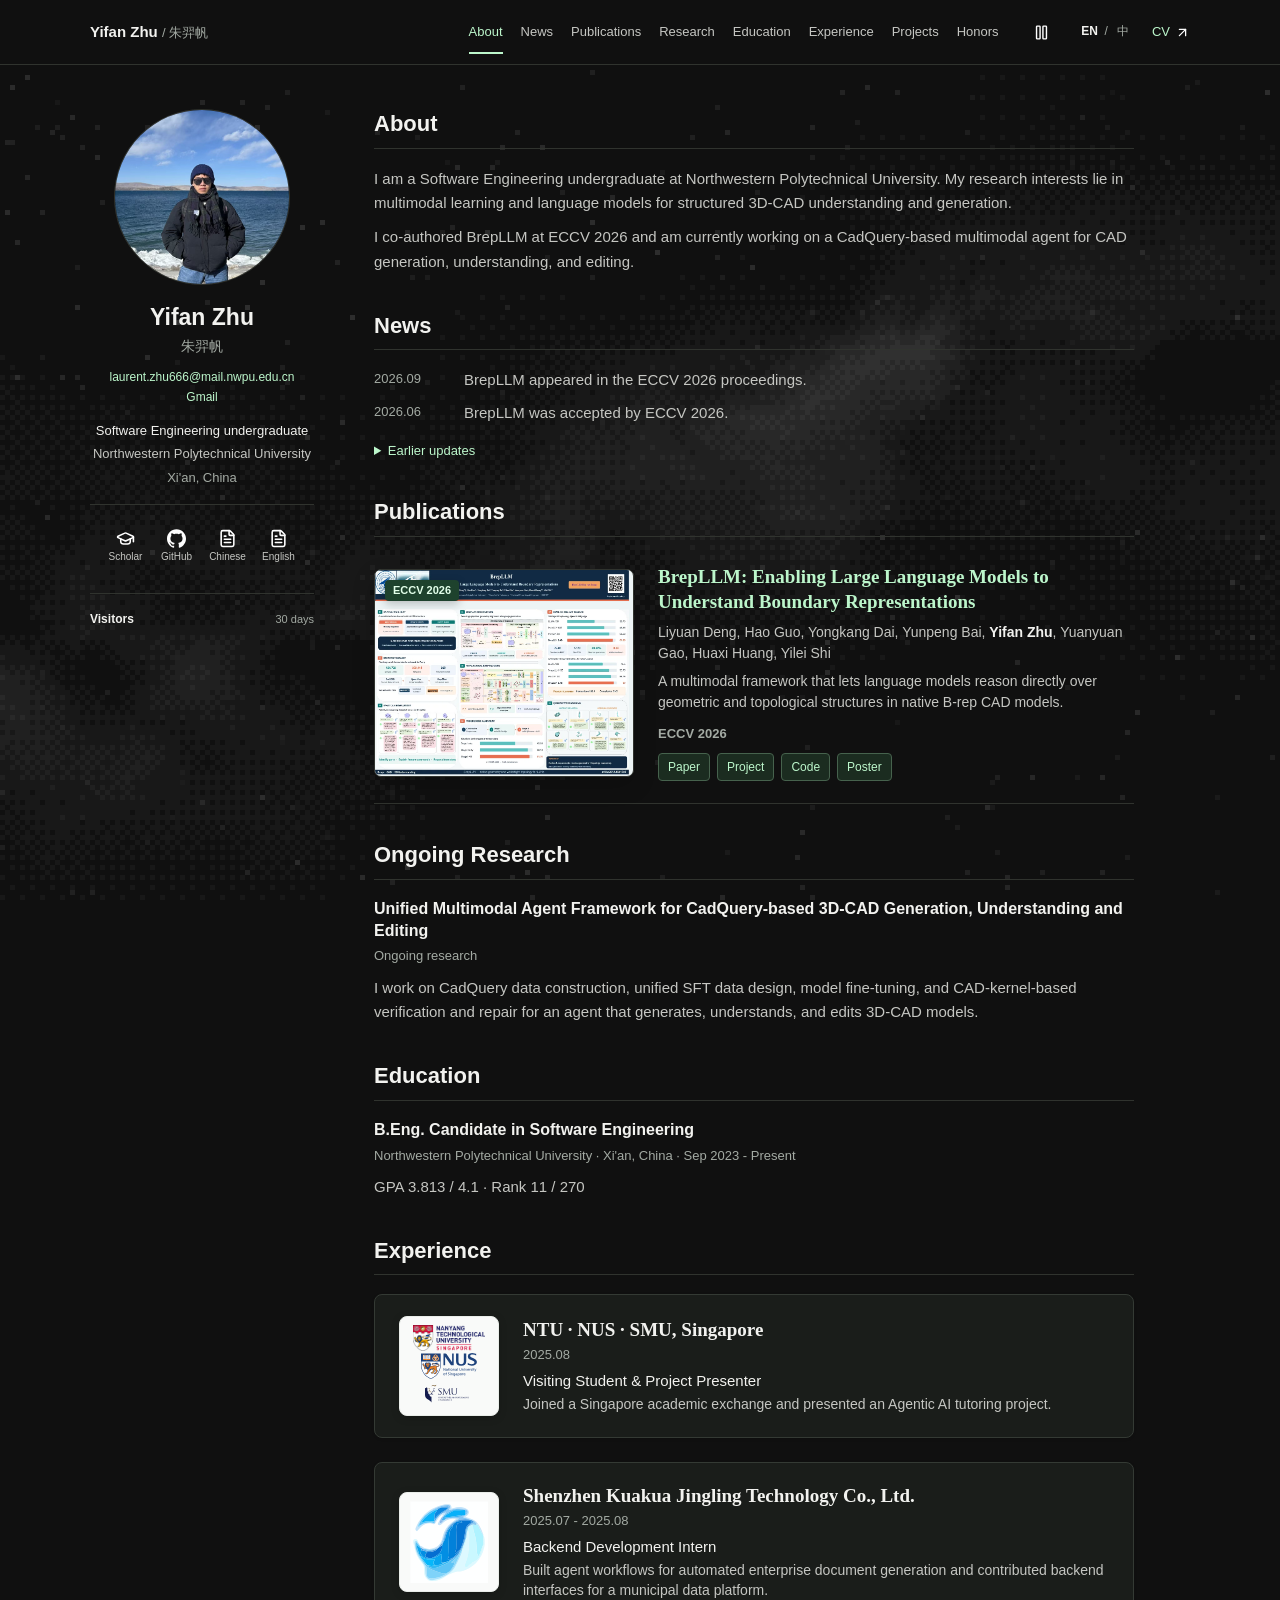
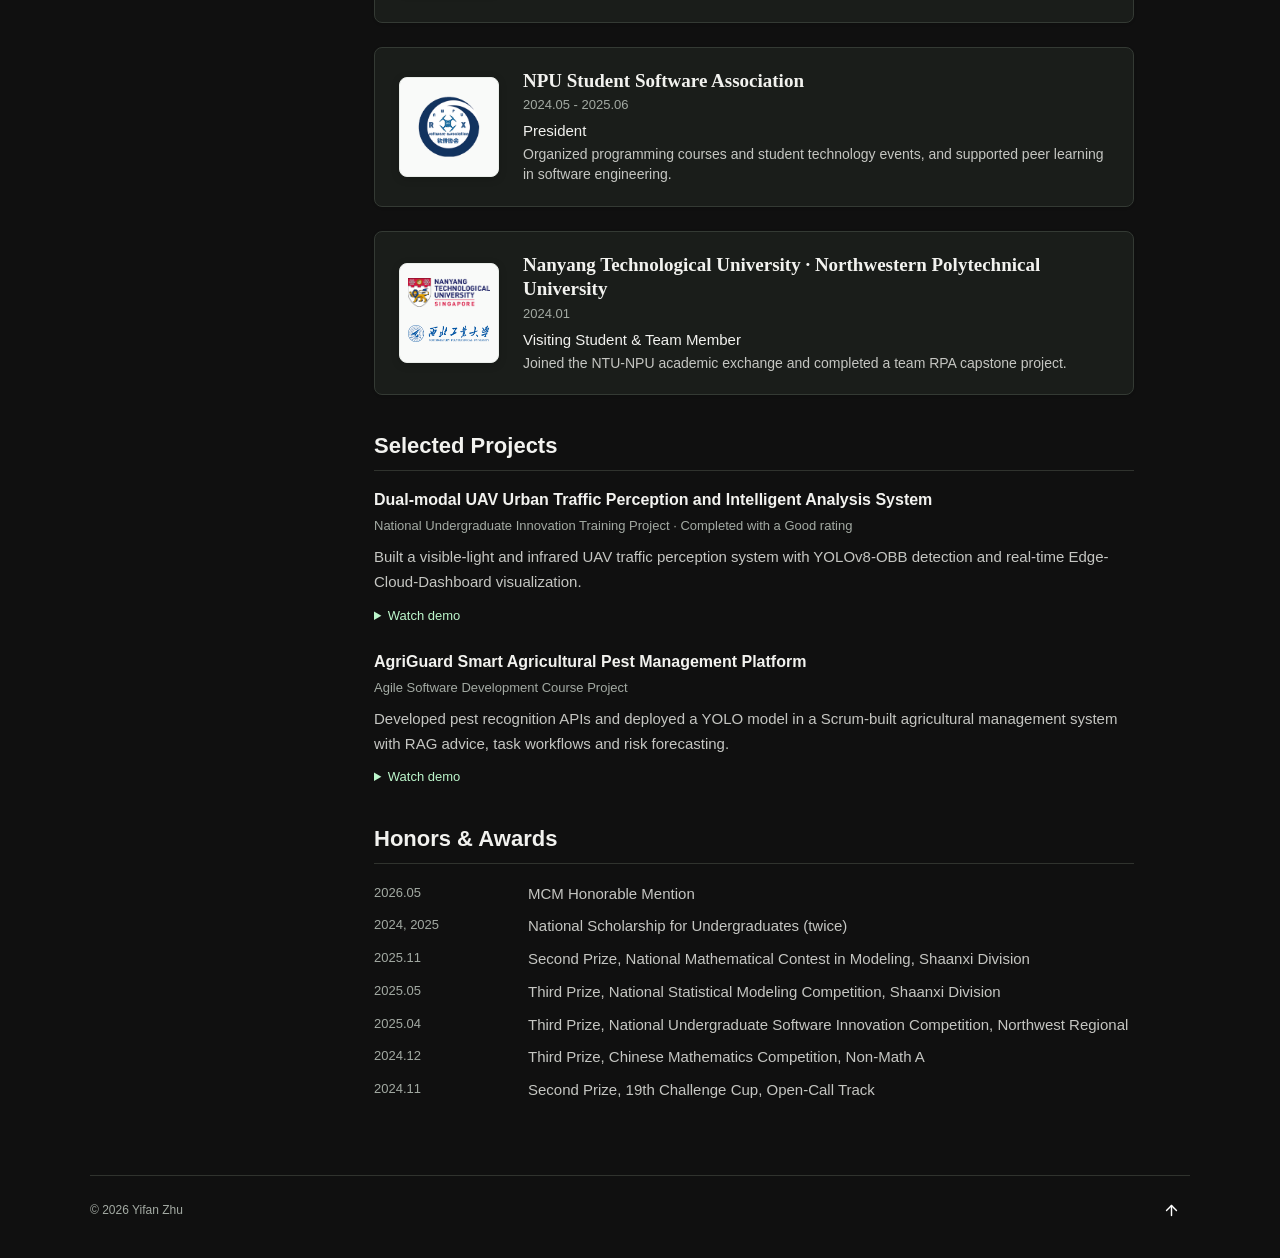
==== commit 4f07066b: "Animate active academic navigation indicator" ====
--- a/index-moonshot.html
+++ b/index-moonshot.html
@@ -7,9 +7,9 @@
   <title>Yifan Zhu · 朱羿帆</title>
   <meta name="description" content="Yifan Zhu, Software Engineering undergraduate at Northwestern Polytechnical University. Research in large language models, multimodal agents and intelligent 3D-CAD modeling.">
   <link rel="icon" href="assets/img/favicon.svg" type="image/svg+xml">
-  <link rel="stylesheet" href="assets/css/academic.css?v=academic-publication-1">
+  <link rel="stylesheet" href="assets/css/academic.css?v=academic-nav-motion-1">
   <script src="assets/js/academic-content.js?v=academic-experience-1" defer=""></script>
-  <script src="assets/js/moonshot.js?v=academic-nav-2" defer=""></script>
+  <script src="assets/js/moonshot.js?v=academic-nav-motion-1" defer=""></script>
   <script src="assets/js/moonshot-background.js?v=academic-dark-1" defer=""></script>
 </head>
 <body>
@@ -27,6 +27,7 @@
         <a href="#experience" data-i18n="nav.experience">Experience</a>
         <a href="#projects" data-i18n="nav.projects">Projects</a>
         <a href="#honors" data-i18n="nav.honors">Honors</a>
+        <span class="nav-indicator" aria-hidden="true"></span>
       </nav>
       <div class="header-actions">
         <button class="motion-toggle icon-button" type="button" aria-label="Pause background animation" title="Pause background animation" hidden><img class="icon" src="assets/icons/moonshot/pause.svg" alt=""></button>
--- a/assets/css/academic.css
+++ b/assets/css/academic.css
@@ -39,9 +39,11 @@
 .wordmark { color: var(--ink); font-size: 15px; font-weight: 700; white-space: nowrap; }
 .wordmark:hover { color: var(--link); text-decoration: none; }
 .wordmark-cn { color: var(--muted); font-size: 13px; font-weight: 400; }
-.desktop-nav { display: flex; align-items: center; gap: 18px; margin-left: auto; }
-.desktop-nav a { display: inline-flex; align-items: center; min-height: 44px; color: var(--body); font-size: 13px; white-space: nowrap; border-bottom: 2px solid transparent; padding-top: 2px; }
-.desktop-nav a:hover, .desktop-nav a[aria-current] { color: var(--link); text-decoration: none; border-color: var(--link); }
+.desktop-nav { position: relative; display: flex; align-items: center; gap: 18px; margin-left: auto; }
+.desktop-nav a { display: inline-flex; align-items: center; min-height: 44px; color: var(--body); font-size: 13px; white-space: nowrap; border-bottom: 2px solid transparent; padding-top: 2px; transition: color 180ms ease; }
+.desktop-nav a:hover, .desktop-nav a[aria-current] { color: var(--link); text-decoration: none; }
+.nav-indicator { position: absolute; bottom: 0; left: 0; width: 0; height: 2px; background: var(--link); opacity: 0; pointer-events: none; }
+.nav-indicator.is-ready { opacity: 1; transition: transform 260ms cubic-bezier(.22, 1, .36, 1), width 260ms cubic-bezier(.22, 1, .36, 1), opacity 180ms ease; }
 .header-actions { display: flex; align-items: center; gap: 14px; }
 .language-switch { display: flex; align-items: center; color: var(--muted); font-size: 12px; }
 .language-switch button { min-width: 30px; height: 38px; background: none; padding: 0 3px; }
@@ -183,6 +185,7 @@
 }
 @media (prefers-reduced-motion: reduce) {
   html { scroll-behavior: auto; }
+  .desktop-nav a, .nav-indicator.is-ready { transition: none; }
   .publication__media { transition: none; }
   .experience-card { transition: none; }
   .experience-card:hover { transform: none; }
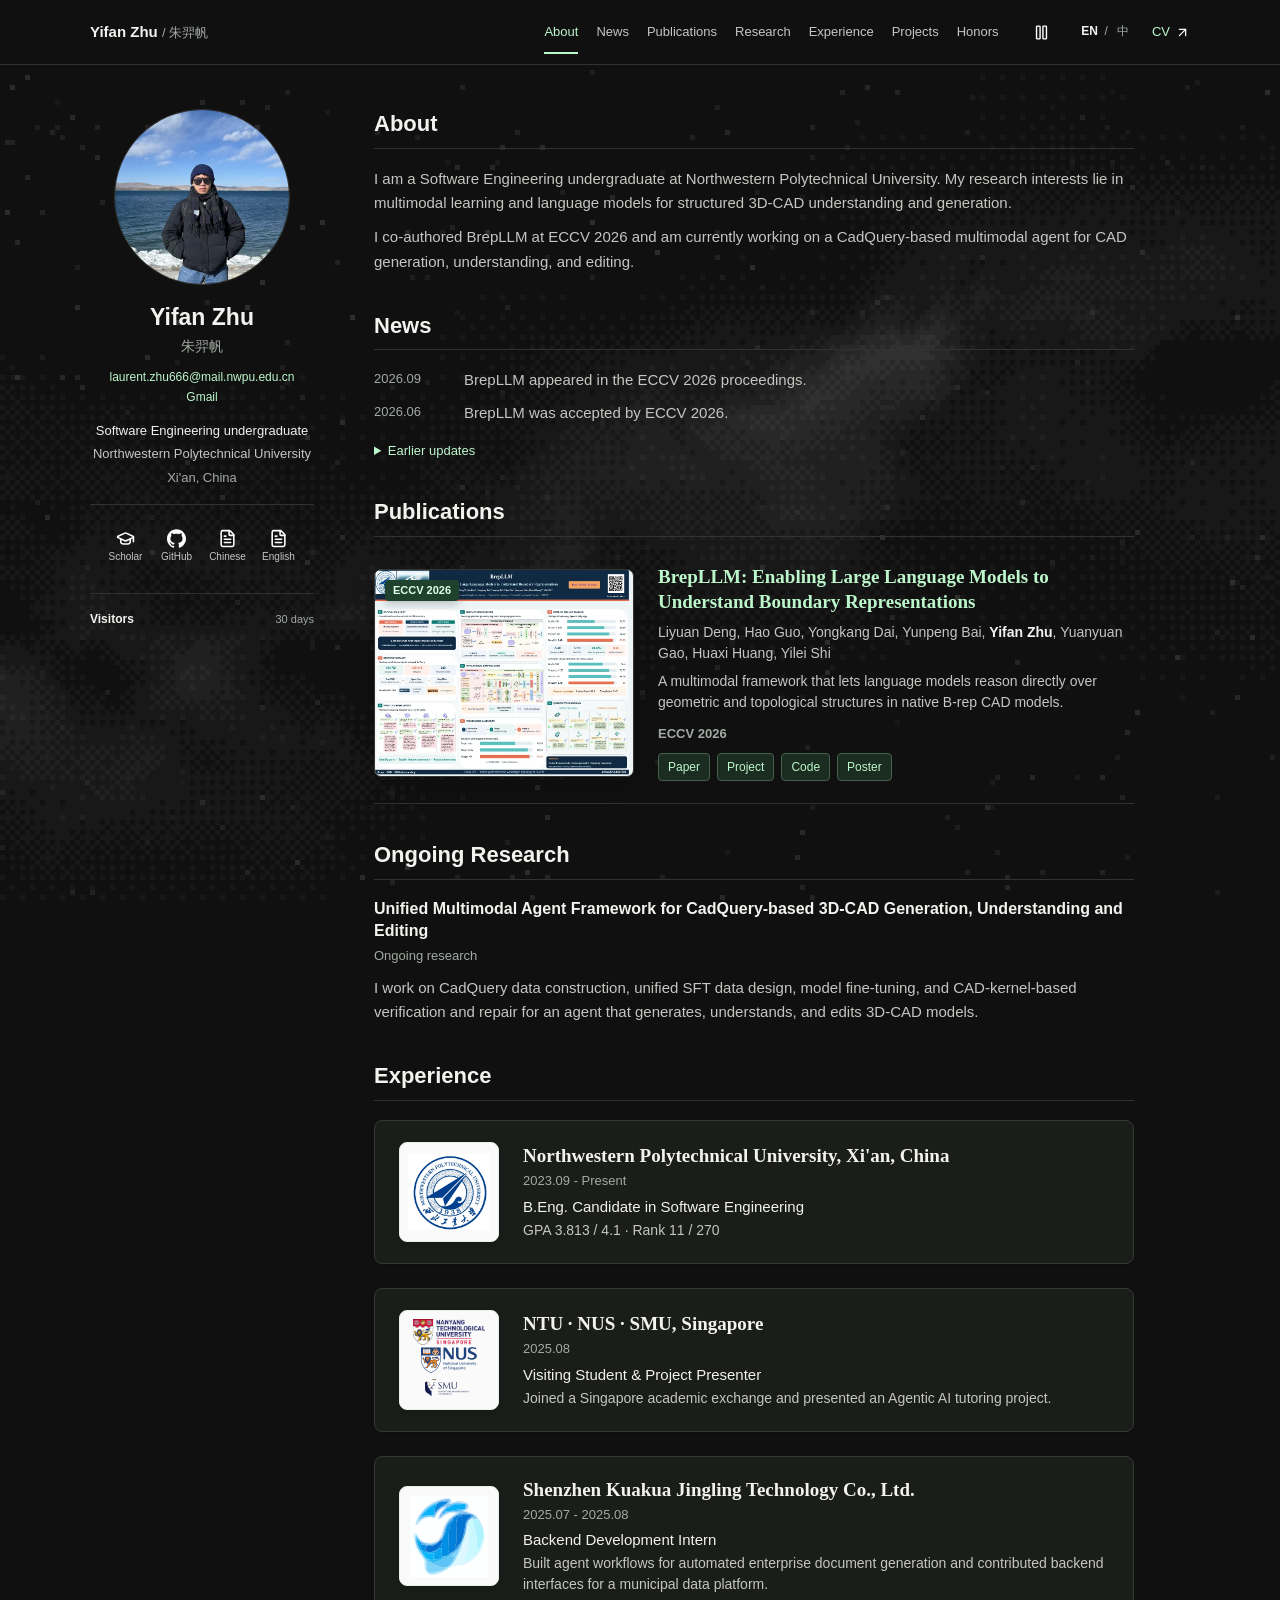
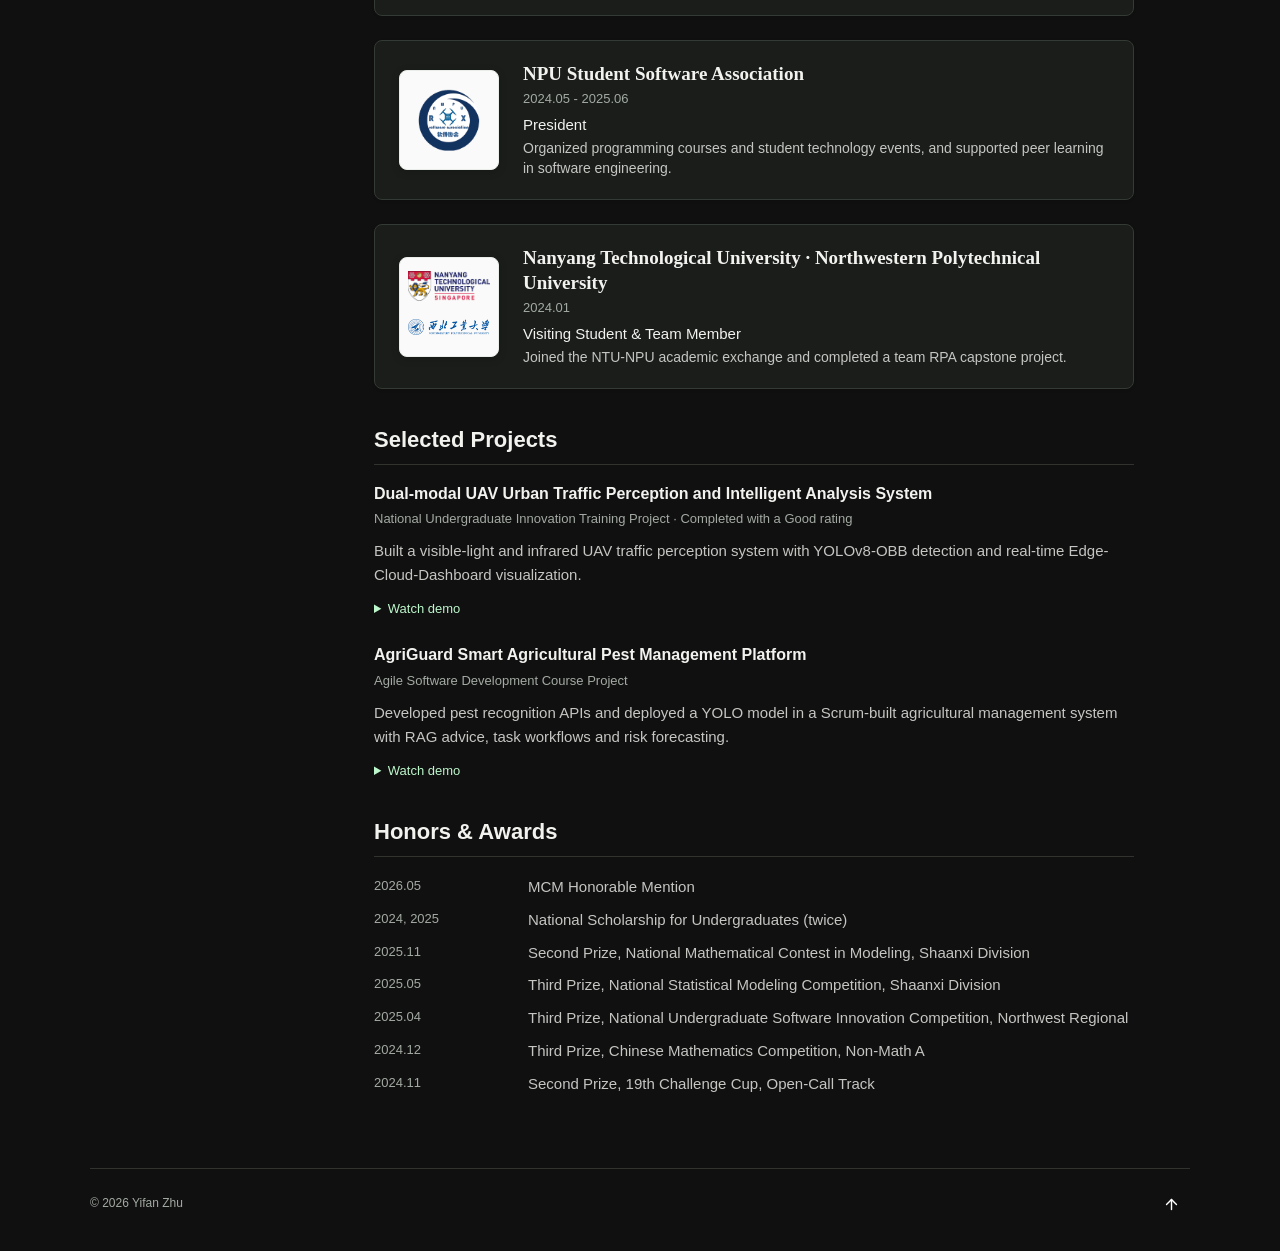
==== commit 015f11b0: "Move education into academic experience" ====
--- a/index-moonshot.html
+++ b/index-moonshot.html
@@ -8,7 +8,7 @@
   <meta name="description" content="Yifan Zhu, Software Engineering undergraduate at Northwestern Polytechnical University. Research in large language models, multimodal agents and intelligent 3D-CAD modeling.">
   <link rel="icon" href="assets/img/favicon.svg" type="image/svg+xml">
   <link rel="stylesheet" href="assets/css/academic.css?v=academic-nav-motion-1">
-  <script src="assets/js/academic-content.js?v=academic-experience-1" defer=""></script>
+  <script src="assets/js/academic-content.js?v=academic-education-1" defer=""></script>
   <script src="assets/js/moonshot.js?v=academic-nav-motion-1" defer=""></script>
   <script src="assets/js/moonshot-background.js?v=academic-dark-1" defer=""></script>
 </head>
@@ -23,7 +23,6 @@
         <a href="#news" data-i18n="nav.news">News</a>
         <a href="#publications" data-i18n="nav.publications">Publications</a>
         <a href="#research" data-i18n="nav.research">Research</a>
-        <a href="#education" data-i18n="education.title">Education</a>
         <a href="#experience" data-i18n="nav.experience">Experience</a>
         <a href="#projects" data-i18n="nav.projects">Projects</a>
         <a href="#honors" data-i18n="nav.honors">Honors</a>
@@ -43,7 +42,6 @@
     <nav class="mobile-nav page-width" id="mobile-nav" aria-label="Mobile navigation" hidden="">
       <a href="#about" data-i18n="nav.about">About</a><a href="#news" data-i18n="nav.news">News</a>
       <a href="#publications" data-i18n="nav.publications">Publications</a><a href="#research" data-i18n="nav.research">Research</a>
-      <a href="#education" data-i18n="education.title">Education</a>
       <a href="#experience" data-i18n="nav.experience">Experience</a><a href="#projects" data-i18n="nav.projects">Projects</a>
       <a href="#honors" data-i18n="nav.honors">Honors</a><a href="#cv" data-i18n="nav.cv">CV</a>
     </nav>
@@ -132,18 +130,20 @@
         </article>
       </section>
 
-      <section id="education" aria-labelledby="education-title">
-        <h2 data-i18n="education.title" id="education-title">Education</h2>
-        <article class="archive__item">
-          <h3 class="archive__item-title" data-i18n="education.degree">B.Eng. in Software Engineering</h3>
-          <p class="page__meta" data-i18n="education.meta">Northwestern Polytechnical University · Xi'an, China · Sep 2023 - Present</p>
-          <p data-i18n="education.summary">GPA 3.813 / 4.1 · Rank 11 / 270</p>
-        </article>
-      </section>
-
       <section id="experience" aria-labelledby="experience-title">
         <h2 data-i18n="experience.title" id="experience-title">Experience</h2>
         <div class="experience-list">
+          <article class="experience-card">
+            <div class="experience-media">
+              <img src="assets/img/experience/npu-seal.jpg" alt="Northwestern Polytechnical University seal" loading="lazy" decoding="async">
+            </div>
+            <div class="experience-body">
+              <h3 class="experience-title"><strong data-i18n="experience.education.institution">Northwestern Polytechnical University, Xi'an, China</strong></h3>
+              <p class="experience-meta"><time datetime="2023-09">2023.09</time> <span data-i18n="experience.education.until">- Present</span></p>
+              <p class="experience-role" data-i18n="experience.education.role">B.Eng. Candidate in Software Engineering</p>
+              <p class="experience-detail" data-i18n="experience.education.summary">GPA 3.813 / 4.1 · Rank 11 / 270</p>
+            </div>
+          </article>
           <article class="experience-card">
             <div class="experience-media experience-media--group">
               <img src="assets/img/experience/ntu.png" alt="Nanyang Technological University logo" loading="lazy" decoding="async">
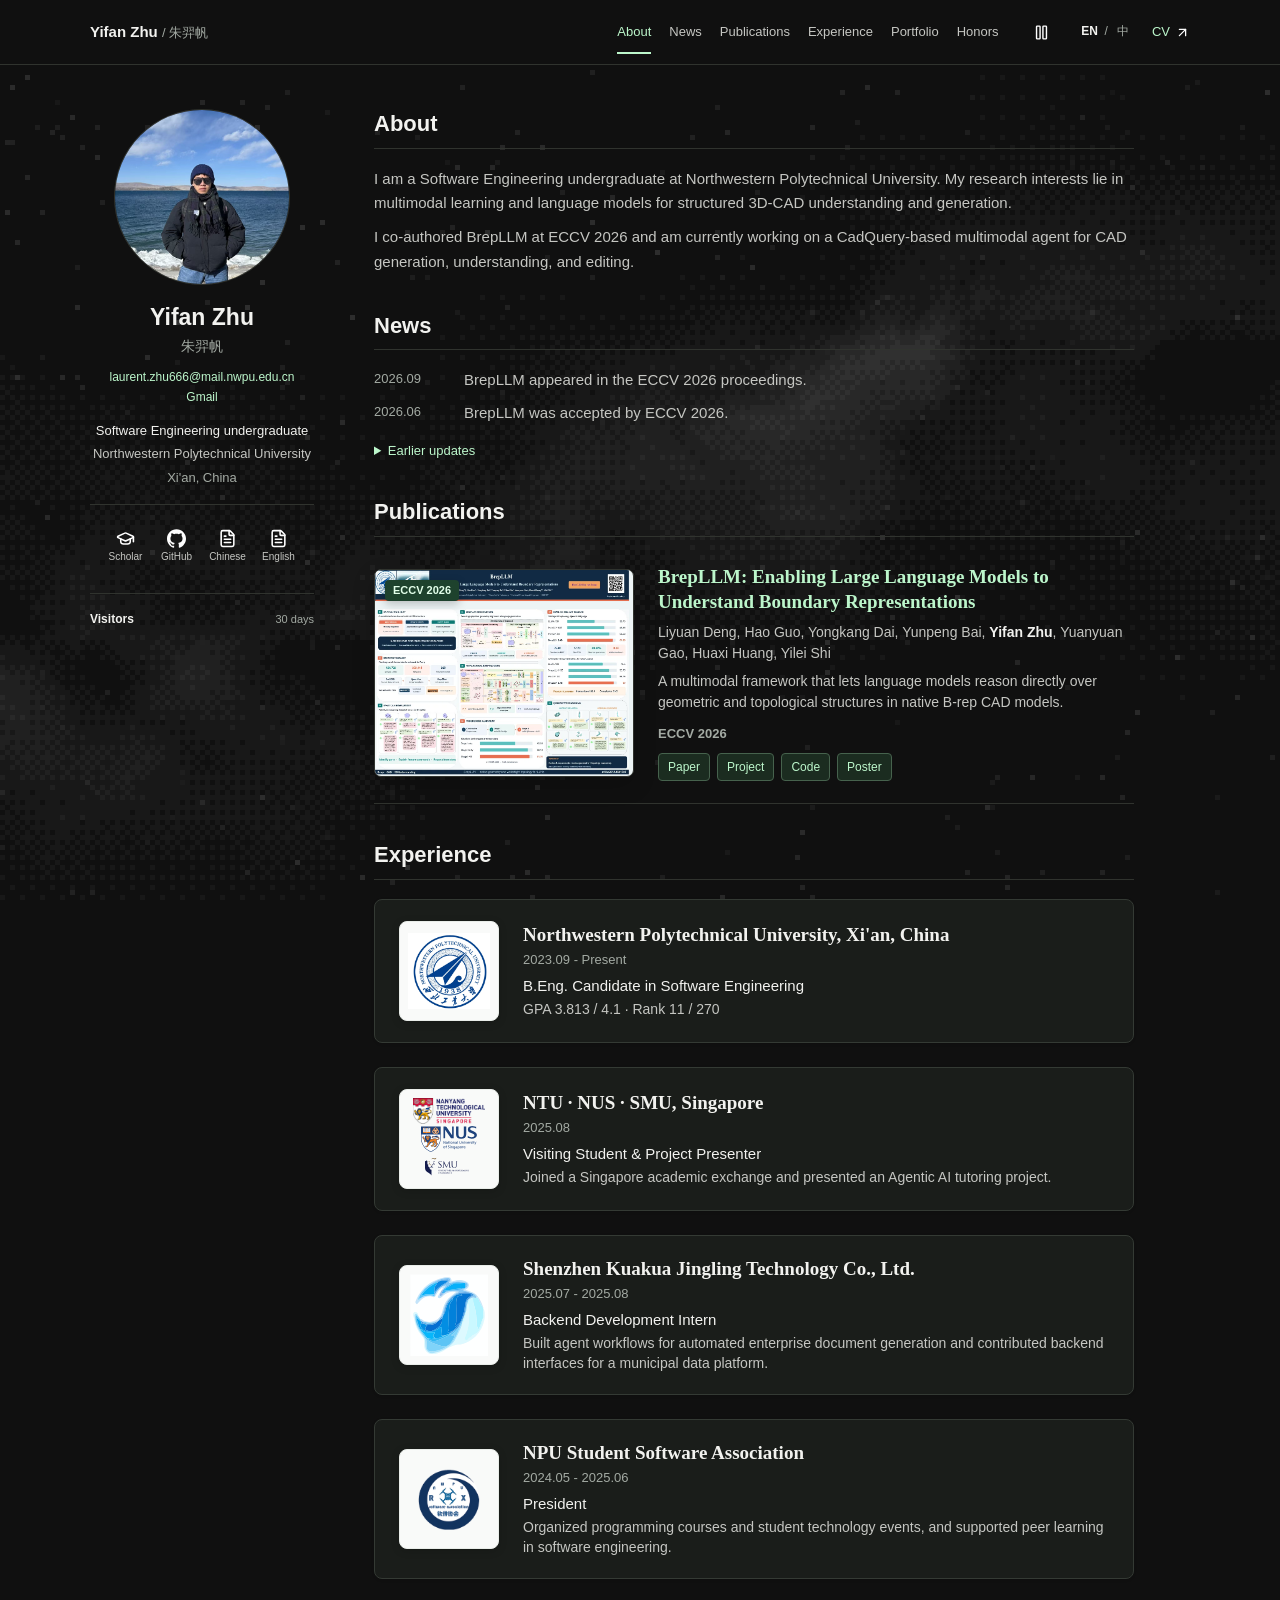
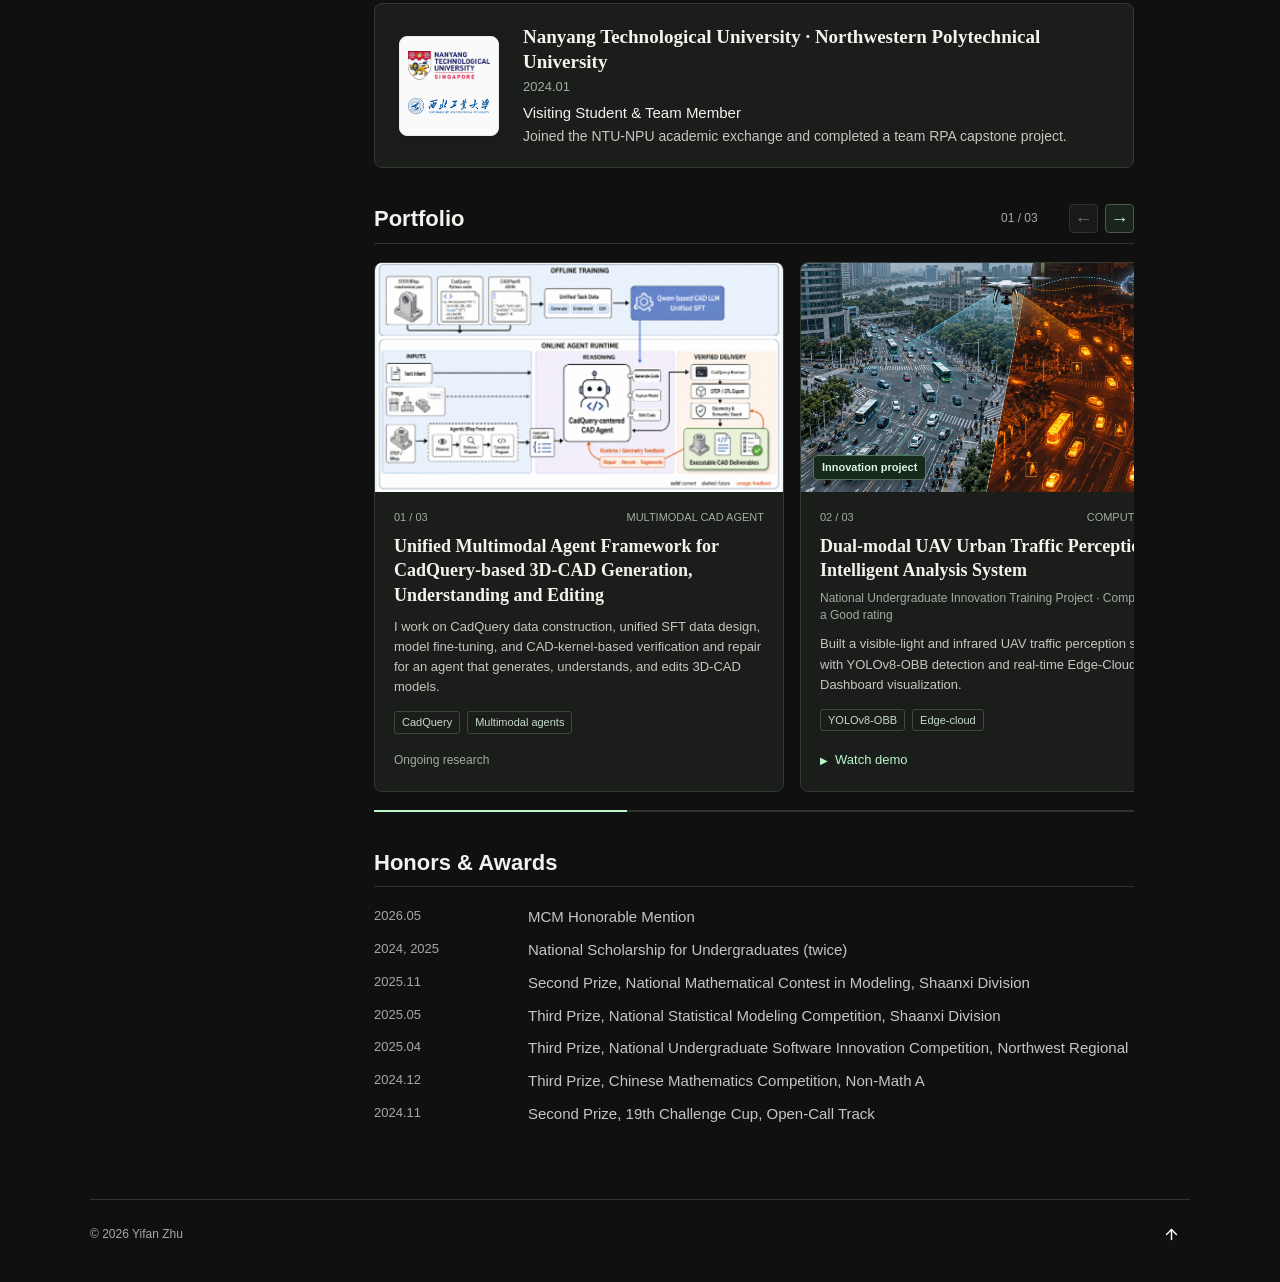
==== commit 889dde96: "Merge research and projects into image-led portfolio" ====
--- a/index-moonshot.html
+++ b/index-moonshot.html
@@ -7,9 +7,9 @@
   <title>Yifan Zhu · 朱羿帆</title>
   <meta name="description" content="Yifan Zhu, Software Engineering undergraduate at Northwestern Polytechnical University. Research in large language models, multimodal agents and intelligent 3D-CAD modeling.">
   <link rel="icon" href="assets/img/favicon.svg" type="image/svg+xml">
-  <link rel="stylesheet" href="assets/css/academic.css?v=academic-nav-motion-1">
-  <script src="assets/js/academic-content.js?v=academic-education-1" defer=""></script>
-  <script src="assets/js/moonshot.js?v=academic-nav-motion-1" defer=""></script>
+  <link rel="stylesheet" href="assets/css/academic.css?v=academic-portfolio-1">
+  <script src="assets/js/academic-content.js?v=academic-portfolio-1" defer=""></script>
+  <script src="assets/js/moonshot.js?v=academic-portfolio-1" defer=""></script>
   <script src="assets/js/moonshot-background.js?v=academic-dark-1" defer=""></script>
 </head>
 <body>
@@ -22,9 +22,8 @@
         <a href="#about" data-i18n="nav.about">About</a>
         <a href="#news" data-i18n="nav.news">News</a>
         <a href="#publications" data-i18n="nav.publications">Publications</a>
-        <a href="#research" data-i18n="nav.research">Research</a>
         <a href="#experience" data-i18n="nav.experience">Experience</a>
-        <a href="#projects" data-i18n="nav.projects">Projects</a>
+        <a href="#projects" data-i18n="nav.projects">Portfolio</a>
         <a href="#honors" data-i18n="nav.honors">Honors</a>
         <span class="nav-indicator" aria-hidden="true"></span>
       </nav>
@@ -41,8 +40,8 @@
     </div>
     <nav class="mobile-nav page-width" id="mobile-nav" aria-label="Mobile navigation" hidden="">
       <a href="#about" data-i18n="nav.about">About</a><a href="#news" data-i18n="nav.news">News</a>
-      <a href="#publications" data-i18n="nav.publications">Publications</a><a href="#research" data-i18n="nav.research">Research</a>
-      <a href="#experience" data-i18n="nav.experience">Experience</a><a href="#projects" data-i18n="nav.projects">Projects</a>
+      <a href="#publications" data-i18n="nav.publications">Publications</a>
+      <a href="#experience" data-i18n="nav.experience">Experience</a><a href="#projects" data-i18n="nav.projects">Portfolio</a>
       <a href="#honors" data-i18n="nav.honors">Honors</a><a href="#cv" data-i18n="nav.cv">CV</a>
     </nav>
   </header>
@@ -121,15 +120,6 @@
         </article>
       </section>
 
-      <section id="research" aria-labelledby="research-title">
-        <h2 data-i18n="research.title" id="research-title">Research</h2>
-        <article class="archive__item">
-          <h3 class="archive__item-title" data-i18n="research.r2.title">Unified Multimodal Agent Framework for CadQuery-based 3D-CAD Generation, Understanding and Editing</h3>
-          <p class="page__meta" data-i18n="research.r2.meta">Ongoing research</p>
-          <p class="archive__item-excerpt" data-i18n="research.r2.body">An ongoing CadQuery-based multimodal agent project for CAD generation, understanding, and editing. My work covers data construction, SFT format design, fine-tuning, and CAD-kernel verification.</p>
-        </article>
-      </section>
-
       <section id="experience" aria-labelledby="experience-title">
         <h2 data-i18n="experience.title" id="experience-title">Experience</h2>
         <div class="experience-list">
@@ -195,37 +185,75 @@
       </section>
 
       <section id="projects" aria-labelledby="projects-title">
-        <h2 data-i18n="projects.title" id="projects-title">Projects</h2>
-        <article class="archive__item">
-          <h3 class="archive__item-title" data-i18n="projects.p1.title">Dual-modal UAV Urban Traffic Perception and Intelligent Analysis System</h3>
-          <p class="page__meta" data-i18n="projects.p1.meta">Undergraduate Innovation Training Project</p>
-          <p class="archive__item-excerpt" data-i18n="projects.p1.body">Built a visible-light and infrared UAV traffic perception system with YOLOv8-OBB detection and real-time Edge-Cloud-Dashboard visualization.</p>
-          <details class="project-details">
-            <summary data-i18n="projects.watchDemo">Watch demo</summary>
-            <figure class="project-demo">
-            <video controls="" preload="none" playsinline="" aria-label="Demo video for the drone traffic perception project" poster="assets/img/moonshot/drone-poster.webp">
-              <source src="assets/video/drone-traffic-demo.mp4" type="video/mp4">
-              <span data-i18n="projects.p1.videoFallback">Your browser does not support embedded video.</span>
-            </video>
-              <figcaption><a href="assets/video/drone-traffic-demo.mp4" target="_blank" rel="noopener noreferrer" data-copy="openVideo">Open video</a></figcaption>
-            </figure>
-          </details>
-        </article>
-        <article class="archive__item">
-          <h3 class="archive__item-title" data-i18n="projects.p2.title">AgriGuard Smart Agricultural Pest Management Platform</h3>
-          <p class="page__meta" data-i18n="projects.p2.meta">Agile Development Practice · Software Engineering Capstone Course</p>
-          <p class="archive__item-excerpt" data-i18n="projects.p2.body">Developed pest recognition APIs and deployed a YOLO model in a Scrum-built agricultural management system with RAG advice, task workflows and risk forecasting.</p>
-          <details class="project-details">
-            <summary data-i18n="projects.watchDemo">Watch demo</summary>
-            <figure class="project-demo">
-            <video controls="" preload="none" playsinline="" aria-label="Demo video for the AgriGuard smart agricultural pest management platform" poster="assets/img/moonshot/agri-poster.webp">
-              <source src="assets/video/agri-guard-demo.mp4" type="video/mp4">
-              <span data-i18n="projects.p2.videoFallback">Your browser does not support embedded video.</span>
-            </video>
-              <figcaption><a href="assets/video/agri-guard-demo.mp4" target="_blank" rel="noopener noreferrer" data-copy="openVideo">Open video</a></figcaption>
-            </figure>
-          </details>
-        </article>
+        <div class="portfolio-heading">
+          <h2 data-i18n="projects.title" id="projects-title">Portfolio</h2>
+          <div class="portfolio-controls" aria-label="Portfolio navigation" data-aria-copy="portfolioNavigation">
+            <span class="portfolio-counter" aria-live="polite"><span data-portfolio-index>01</span> / 03</span>
+            <button class="portfolio-arrow" type="button" data-portfolio-prev aria-label="Previous project" title="Previous project" data-aria-copy="previousProject" disabled>&larr;</button>
+            <button class="portfolio-arrow" type="button" data-portfolio-next aria-label="Next project" title="Next project" data-aria-copy="nextProject">&rarr;</button>
+          </div>
+        </div>
+        <div class="portfolio-track" data-portfolio-track role="region" aria-label="Projects" data-aria-copy="portfolioTrack" tabindex="0">
+          <article class="portfolio-card">
+            <div class="portfolio-card__media portfolio-card__media--diagram">
+              <img src="assets/img/portfolio/cadqueryllm.png" width="372" height="213" alt="CadQueryLLM workflow diagram showing model training and CAD agent verification" data-alt-copy="cadqueryImage" loading="lazy" decoding="async">
+            </div>
+            <div class="portfolio-card__body">
+              <p class="portfolio-card__eyebrow"><span>01 / 03</span><span data-i18n="projects.cadquery.type">Multimodal CAD agent</span></p>
+              <h3 data-i18n="research.r2.title">Unified Multimodal Agent Framework for CadQuery-based 3D-CAD Generation, Understanding and Editing</h3>
+              <p class="portfolio-card__description" data-i18n="research.r2.body">I work on CadQuery data construction, unified SFT data design, model fine-tuning, and CAD-kernel-based verification and repair for an agent that generates, understands, and edits 3D-CAD models.</p>
+              <ul class="portfolio-card__tags" aria-label="Topics" data-aria-copy="portfolioTopics"><li>CadQuery</li><li data-i18n="projects.cadquery.tag">Multimodal agents</li></ul>
+              <p class="portfolio-card__status" data-i18n="research.r2.meta">Ongoing research</p>
+            </div>
+          </article>
+          <article class="portfolio-card">
+            <div class="portfolio-card__media">
+              <img src="assets/img/portfolio/uav-traffic-poster.webp" width="1600" height="900" alt="UAV viewing urban traffic through visible and infrared cameras" data-alt-copy="uavImage" loading="lazy" decoding="async">
+              <span class="portfolio-card__badge" data-i18n="projects.p1.badge">Innovation project</span>
+            </div>
+            <div class="portfolio-card__body">
+              <p class="portfolio-card__eyebrow"><span>02 / 03</span><span data-i18n="projects.p1.type">Computer vision</span></p>
+              <h3 data-i18n="projects.p1.title">Dual-modal UAV Urban Traffic Perception and Intelligent Analysis System</h3>
+              <p class="portfolio-card__meta" data-i18n="projects.p1.meta">National Undergraduate Innovation Training Project · Completed with a Good rating</p>
+              <p class="portfolio-card__description" data-i18n="projects.p1.body">Built a visible-light and infrared UAV traffic perception system with YOLOv8-OBB detection and real-time Edge-Cloud-Dashboard visualization.</p>
+              <ul class="portfolio-card__tags" aria-label="Topics" data-aria-copy="portfolioTopics"><li>YOLOv8-OBB</li><li data-i18n="projects.p1.tag">Edge-cloud</li></ul>
+              <details class="project-details">
+                <summary data-i18n="projects.watchDemo">Watch demo</summary>
+                <figure class="project-demo">
+                  <video controls="" preload="none" playsinline="" aria-label="UAV traffic perception demo" poster="assets/img/moonshot/drone-poster.webp">
+                    <source src="assets/video/drone-traffic-demo.mp4" type="video/mp4">
+                    <span data-i18n="projects.p1.videoFallback">Your browser does not support embedded video.</span>
+                  </video>
+                  <figcaption><a href="assets/video/drone-traffic-demo.mp4" target="_blank" rel="noopener noreferrer" data-copy="openVideo">Open video</a></figcaption>
+                </figure>
+              </details>
+            </div>
+          </article>
+          <article class="portfolio-card">
+            <div class="portfolio-card__media">
+              <img src="assets/img/portfolio/agriguard-poster.webp" width="1600" height="900" alt="Rice leaf roller moth detection and pest management workflow" data-alt-copy="agriImage" loading="lazy" decoding="async">
+              <span class="portfolio-card__badge" data-i18n="projects.p2.badge">Course project</span>
+            </div>
+            <div class="portfolio-card__body">
+              <p class="portfolio-card__eyebrow"><span>03 / 03</span><span data-i18n="projects.p2.type">Agricultural AI</span></p>
+              <h3 data-i18n="projects.p2.title">AgriGuard Smart Agricultural Pest Management Platform</h3>
+              <p class="portfolio-card__meta" data-i18n="projects.p2.meta">Agile Software Development Course Project</p>
+              <p class="portfolio-card__description" data-i18n="projects.p2.body">Developed pest recognition APIs and deployed a YOLO model in a Scrum-built agricultural management system with RAG advice, task workflows and risk forecasting.</p>
+              <ul class="portfolio-card__tags" aria-label="Topics" data-aria-copy="portfolioTopics"><li data-i18n="projects.p2.tag">Pest recognition</li><li>RAG</li></ul>
+              <details class="project-details">
+                <summary data-i18n="projects.watchDemo">Watch demo</summary>
+                <figure class="project-demo">
+                  <video controls="" preload="none" playsinline="" aria-label="AgriGuard pest management demo" poster="assets/img/moonshot/agri-poster.webp">
+                    <source src="assets/video/agri-guard-demo.mp4" type="video/mp4">
+                    <span data-i18n="projects.p2.videoFallback">Your browser does not support embedded video.</span>
+                  </video>
+                  <figcaption><a href="assets/video/agri-guard-demo.mp4" target="_blank" rel="noopener noreferrer" data-copy="openVideo">Open video</a></figcaption>
+                </figure>
+              </details>
+            </div>
+          </article>
+        </div>
+        <div class="portfolio-progress" aria-hidden="true"><span data-portfolio-progress></span></div>
       </section>
 
       <section id="honors" aria-labelledby="honors-title">
--- a/assets/css/academic.css
+++ b/assets/css/academic.css
@@ -109,10 +109,6 @@
 .page__content .publication__links { display: flex; flex-wrap: wrap; gap: 7px; margin-top: 9px; font-size: 12px; }
 .publication__links a { display: inline-flex; align-items: center; min-height: 28px; padding: 4px 9px; border: 1px solid #46624d; border-radius: 4px; background: #1b2c20; color: var(--link); line-height: 1; }
 .publication__links a:hover { border-color: var(--link); background: #27412e; color: var(--ink); text-decoration: none; }
-.archive__item + .archive__item { margin-top: 25px; }
-.archive__item-title { margin-bottom: 4px; }
-.page__content .page__meta { margin-bottom: 8px; color: var(--muted); font-size: 13px; }
-.subsection-title { margin: 20px 0 10px; }
 .dated-list { list-style: none; padding: 0; }
 .dated-list li { display: grid; grid-template-columns: 142px minmax(0, 1fr); gap: 12px; }
 .experience-list { display: grid; gap: 24px; margin-top: 19px; }
@@ -129,10 +125,41 @@
 .page__content .experience-meta { margin: 0 0 6px; color: var(--muted); font-size: 13px; line-height: 1.3; font-variant-numeric: tabular-nums; }
 .page__content .experience-role { margin: 0 0 3px; color: var(--ink); font-size: 15px; line-height: 1.4; }
 .page__content .experience-detail { margin: 0; color: var(--body); font-size: 14px; line-height: 1.45; }
-.project-details { margin-top: 10px; }
+.portfolio-heading { display: flex; align-items: flex-start; justify-content: space-between; gap: 16px; border-bottom: 1px solid var(--line); margin-bottom: 18px; }
+.page__content .portfolio-heading h2 { flex: 1; min-width: 0; border: 0; margin: 0; }
+.portfolio-controls { display: flex; align-items: center; gap: 7px; padding-bottom: 7px; }
+.portfolio-counter { min-width: 55px; margin-right: 6px; color: var(--muted); font-size: 12px; font-variant-numeric: tabular-nums; white-space: nowrap; }
+.portfolio-arrow { display: inline-flex; align-items: center; justify-content: center; width: 29px; height: 29px; border: 1px solid #4a5d4d; border-radius: 4px; background: #1a241c; color: var(--link); font-size: 18px; line-height: 1; transition: background 180ms ease, border-color 180ms ease; }
+.portfolio-arrow:hover:not(:disabled) { border-color: var(--link); background: #27372b; }
+.portfolio-arrow:disabled { border-color: var(--line); background: #191b19; color: #70766f; cursor: default; }
+.portfolio-track { display: grid; grid-auto-flow: column; grid-auto-columns: min(86%, 410px); gap: 16px; overflow-x: auto; overscroll-behavior-inline: contain; scroll-snap-type: x mandatory; scrollbar-width: none; padding-bottom: 3px; }
+.portfolio-track::-webkit-scrollbar { display: none; }
+.portfolio-card { display: flex; flex-direction: column; min-width: 0; overflow: hidden; scroll-snap-align: start; border: 1px solid #343a34; border-radius: 8px; background: #1a1d1a; transition: border-color 180ms ease; }
+.portfolio-card:hover { border-color: #526558; }
+.portfolio-card__media { position: relative; width: 100%; aspect-ratio: 16 / 9; overflow: hidden; background: #15221b; }
+.portfolio-card__media--diagram { background: #edf4f5; }
+.portfolio-card__media img { width: 100%; height: 100%; object-fit: cover; }
+.portfolio-card__media--diagram img { object-fit: contain; }
+.portfolio-card__badge { position: absolute; left: 12px; bottom: 12px; padding: 5px 8px; border: 1px solid #54755b; border-radius: 4px; background: #17291b; color: #d8f8df; font-size: 11px; font-weight: 700; line-height: 1.2; box-shadow: 0 3px 12px rgb(0 0 0 / 25%); }
+.portfolio-card__body { display: flex; flex: 1; flex-direction: column; min-width: 0; padding: 18px 19px 20px; }
+.page__content .portfolio-card__eyebrow { display: flex; align-items: baseline; justify-content: space-between; gap: 8px; margin: 0 0 9px; color: var(--muted); font-size: 11px; line-height: 1.35; text-transform: uppercase; }
+.portfolio-card__eyebrow span:last-child { text-align: right; }
+.page__content .portfolio-card h3 { color: var(--ink); font: 600 18px/1.35 Georgia, 'Songti SC', serif; overflow-wrap: anywhere; }
+.page__content .portfolio-card__meta { margin-top: 7px; color: var(--muted); font-size: 12px; line-height: 1.45; }
+.page__content .portfolio-card__description { margin-top: 10px; color: var(--body); font-size: 13px; line-height: 1.55; }
+.portfolio-card__tags { display: flex; flex-wrap: wrap; gap: 7px; list-style: none; padding: 0; margin-top: 14px; }
+.page__content .portfolio-card__tags li { margin: 0; padding: 3px 7px; border: 1px solid #3a4b3d; border-radius: 3px; color: #c7dccb; font-size: 11px; line-height: 1.3; }
+.page__content .portfolio-card__status { margin-top: auto; padding-top: 17px; color: var(--muted); font-size: 12px; }
+.project-details { margin-top: auto; padding-top: 17px; }
+.project-details summary { list-style: none; }
+.project-details summary::-webkit-details-marker { display: none; }
+.project-details summary::before { content: '\25B6'; display: inline-block; margin-right: 7px; font-size: 10px; transition: transform 180ms ease; }
+.project-details[open] summary::before { transform: rotate(90deg); }
 .project-demo { margin: 12px 0 0; }
 .project-demo video { display: block; width: 100%; aspect-ratio: 16 / 9; object-fit: contain; background: #171b1e; border: 1px solid var(--line); }
 .project-demo figcaption { margin-top: 5px; font-size: 13px; }
+.portfolio-progress { height: 2px; margin-top: 15px; background: var(--line); }
+.portfolio-progress span { display: block; width: 33.333%; height: 100%; background: var(--link); transition: width 260ms cubic-bezier(.22, 1, .36, 1); }
 .site-footer { display: flex; align-items: center; justify-content: space-between; border-top: 1px solid var(--line); padding-block: 16px 28px; color: var(--muted); font-size: 12px; }
 
 @media (max-width: 1150px) {
@@ -168,6 +195,9 @@
   .author__urls-wrapper { grid-column: 1 / -1; margin-top: 15px; padding-top: 10px; border-top: 1px solid var(--line); }
   .author__urls { justify-content: center; }
   .page__content h1, .page__content h2 { font-size: 20px; }
+  .portfolio-track { grid-auto-columns: min(87%, 390px); gap: 12px; }
+  .portfolio-card__body { padding: 15px 15px 17px; }
+  .page__content .portfolio-card h3 { font-size: 16px; }
   .news-list li, .dated-list li { grid-template-columns: minmax(0, 1fr); gap: 0; }
   .experience-list { gap: 15px; }
   .experience-card { grid-template-columns: 88px minmax(0, 1fr); gap: 16px; padding: 16px; }
@@ -189,4 +219,5 @@
   .publication__media { transition: none; }
   .experience-card { transition: none; }
   .experience-card:hover { transform: none; }
-}
+  .portfolio-arrow, .portfolio-card, .portfolio-progress span, .project-details summary::before { transition: none; }
+}
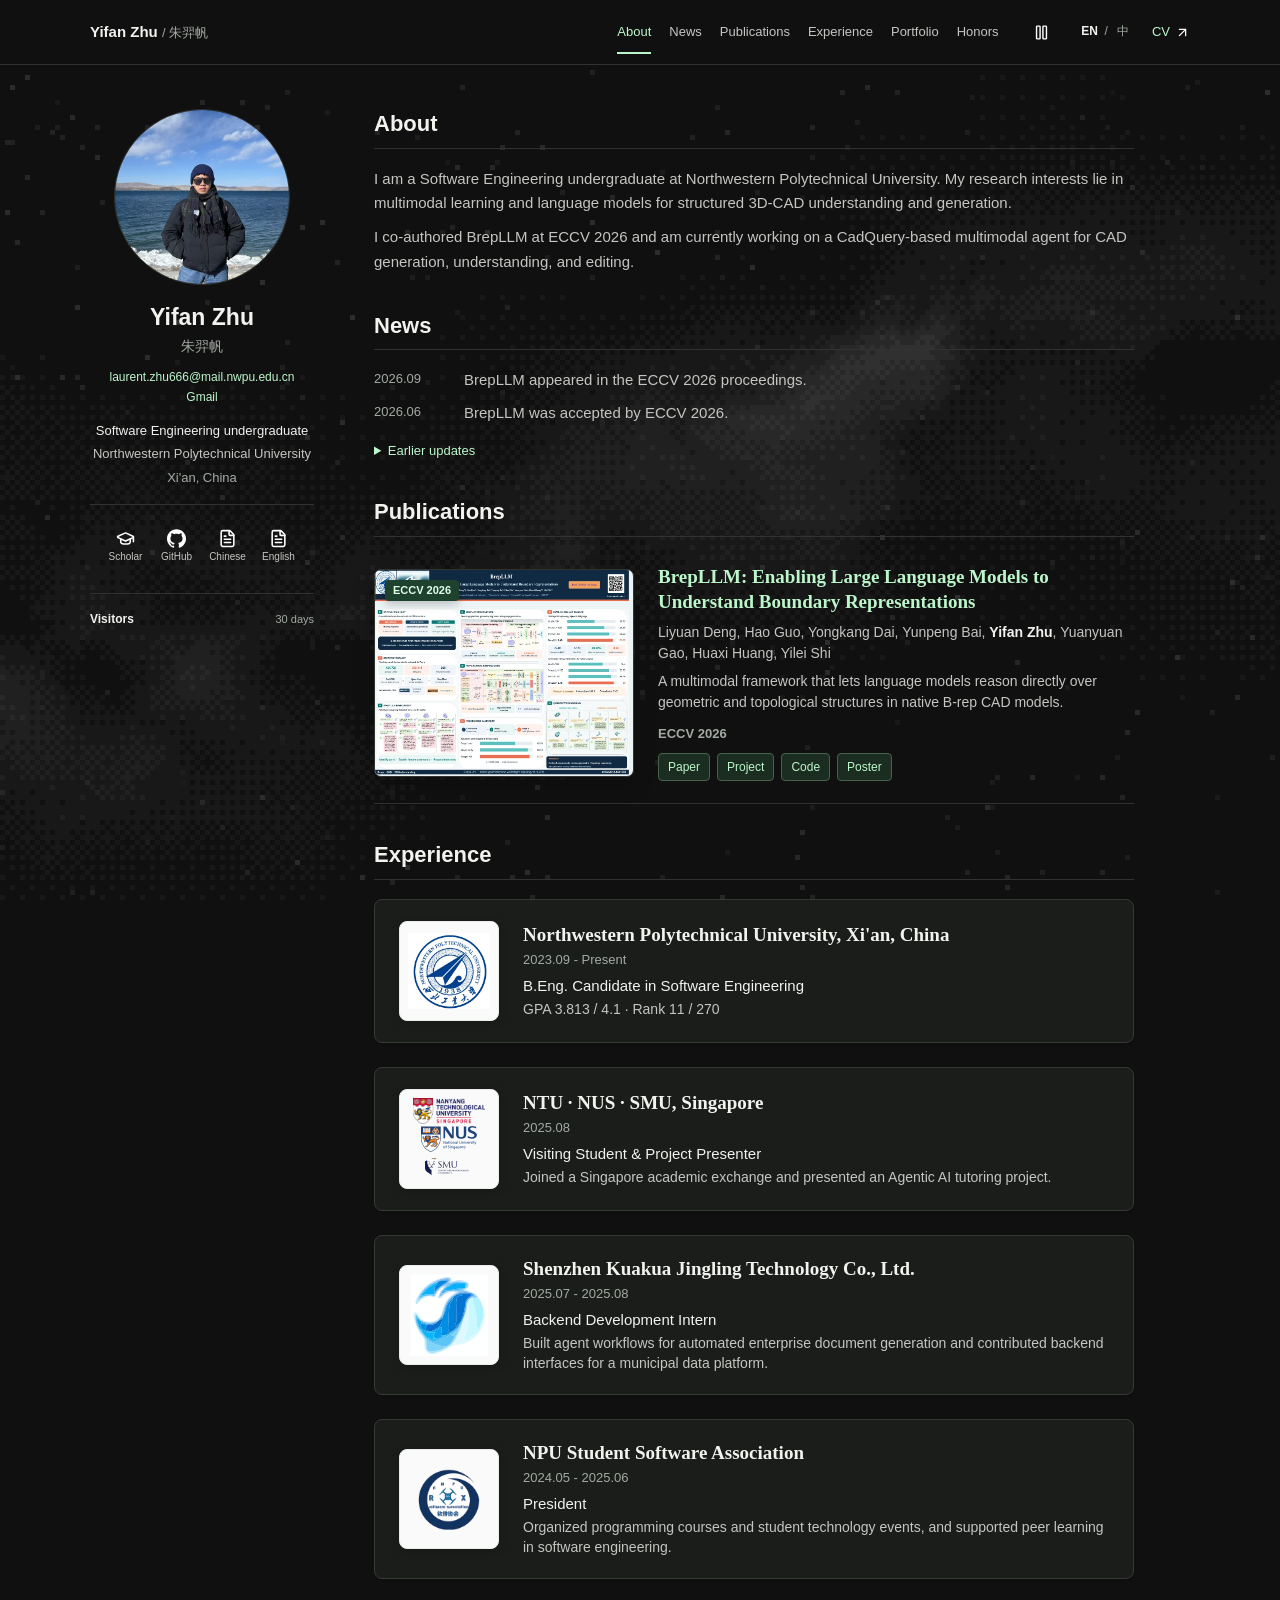
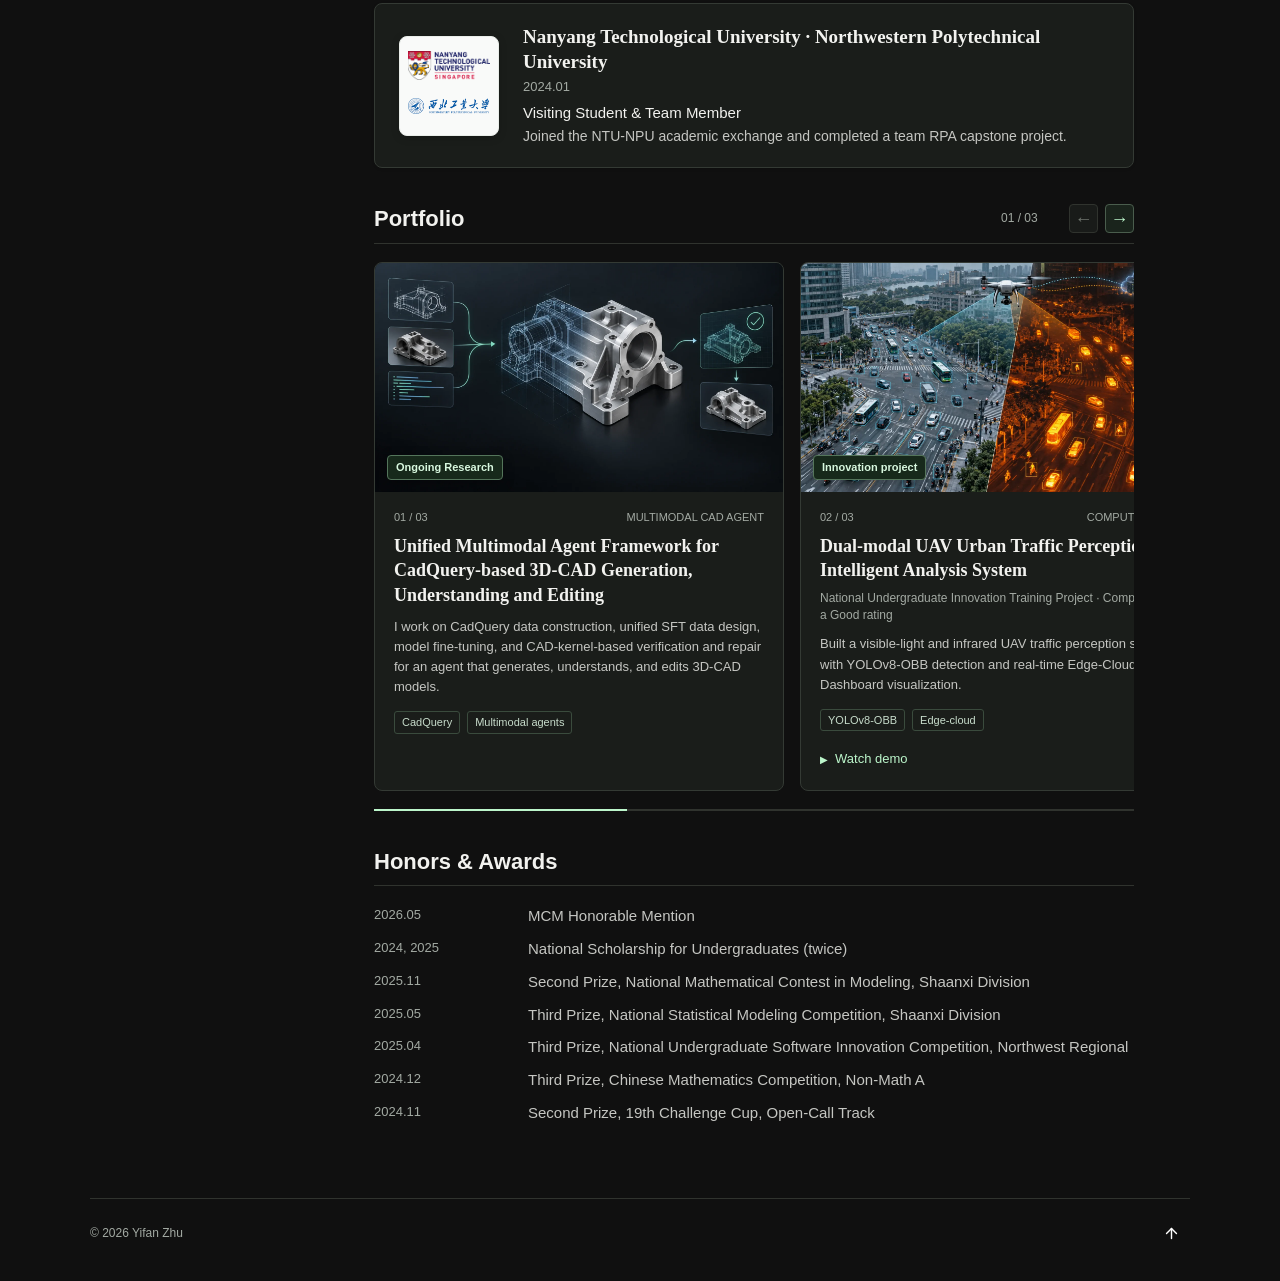
==== commit a3edad66: "Refresh CadQueryLLM portfolio artwork and status badge" ====
--- a/index-moonshot.html
+++ b/index-moonshot.html
@@ -7,9 +7,9 @@
   <title>Yifan Zhu · 朱羿帆</title>
   <meta name="description" content="Yifan Zhu, Software Engineering undergraduate at Northwestern Polytechnical University. Research in large language models, multimodal agents and intelligent 3D-CAD modeling.">
   <link rel="icon" href="assets/img/favicon.svg" type="image/svg+xml">
-  <link rel="stylesheet" href="assets/css/academic.css?v=academic-portfolio-1">
-  <script src="assets/js/academic-content.js?v=academic-portfolio-1" defer=""></script>
-  <script src="assets/js/moonshot.js?v=academic-portfolio-1" defer=""></script>
+  <link rel="stylesheet" href="assets/css/academic.css?v=cadquery-poster-1">
+  <script src="assets/js/academic-content.js?v=cadquery-poster-1" defer=""></script>
+  <script src="assets/js/moonshot.js?v=cadquery-poster-1" defer=""></script>
   <script src="assets/js/moonshot-background.js?v=academic-dark-1" defer=""></script>
 </head>
 <body>
@@ -195,15 +195,15 @@
         </div>
         <div class="portfolio-track" data-portfolio-track role="region" aria-label="Projects" data-aria-copy="portfolioTrack" tabindex="0">
           <article class="portfolio-card">
-            <div class="portfolio-card__media portfolio-card__media--diagram">
-              <img src="assets/img/portfolio/cadqueryllm.png" width="372" height="213" alt="CadQueryLLM workflow diagram showing model training and CAD agent verification" data-alt-copy="cadqueryImage" loading="lazy" decoding="async">
+            <div class="portfolio-card__media portfolio-card__media--cadquery">
+              <img src="assets/img/portfolio/cadqueryllm-poster.webp" width="1600" height="900" alt="Mechanical CAD model changing from wireframe to verified solid" data-alt-copy="cadqueryImage" loading="lazy" decoding="async">
+              <span class="portfolio-card__badge" data-i18n="projects.cadquery.badge">Ongoing Research</span>
             </div>
             <div class="portfolio-card__body">
               <p class="portfolio-card__eyebrow"><span>01 / 03</span><span data-i18n="projects.cadquery.type">Multimodal CAD agent</span></p>
               <h3 data-i18n="research.r2.title">Unified Multimodal Agent Framework for CadQuery-based 3D-CAD Generation, Understanding and Editing</h3>
               <p class="portfolio-card__description" data-i18n="research.r2.body">I work on CadQuery data construction, unified SFT data design, model fine-tuning, and CAD-kernel-based verification and repair for an agent that generates, understands, and edits 3D-CAD models.</p>
               <ul class="portfolio-card__tags" aria-label="Topics" data-aria-copy="portfolioTopics"><li>CadQuery</li><li data-i18n="projects.cadquery.tag">Multimodal agents</li></ul>
-              <p class="portfolio-card__status" data-i18n="research.r2.meta">Ongoing research</p>
             </div>
           </article>
           <article class="portfolio-card">
--- a/assets/css/academic.css
+++ b/assets/css/academic.css
@@ -137,9 +137,8 @@
 .portfolio-card { display: flex; flex-direction: column; min-width: 0; overflow: hidden; scroll-snap-align: start; border: 1px solid #343a34; border-radius: 8px; background: #1a1d1a; transition: border-color 180ms ease; }
 .portfolio-card:hover { border-color: #526558; }
 .portfolio-card__media { position: relative; width: 100%; aspect-ratio: 16 / 9; overflow: hidden; background: #15221b; }
-.portfolio-card__media--diagram { background: #edf4f5; }
+.portfolio-card__media--cadquery { background: #151b1c; }
 .portfolio-card__media img { width: 100%; height: 100%; object-fit: cover; }
-.portfolio-card__media--diagram img { object-fit: contain; }
 .portfolio-card__badge { position: absolute; left: 12px; bottom: 12px; padding: 5px 8px; border: 1px solid #54755b; border-radius: 4px; background: #17291b; color: #d8f8df; font-size: 11px; font-weight: 700; line-height: 1.2; box-shadow: 0 3px 12px rgb(0 0 0 / 25%); }
 .portfolio-card__body { display: flex; flex: 1; flex-direction: column; min-width: 0; padding: 18px 19px 20px; }
 .page__content .portfolio-card__eyebrow { display: flex; align-items: baseline; justify-content: space-between; gap: 8px; margin: 0 0 9px; color: var(--muted); font-size: 11px; line-height: 1.35; text-transform: uppercase; }
@@ -149,7 +148,6 @@
 .page__content .portfolio-card__description { margin-top: 10px; color: var(--body); font-size: 13px; line-height: 1.55; }
 .portfolio-card__tags { display: flex; flex-wrap: wrap; gap: 7px; list-style: none; padding: 0; margin-top: 14px; }
 .page__content .portfolio-card__tags li { margin: 0; padding: 3px 7px; border: 1px solid #3a4b3d; border-radius: 3px; color: #c7dccb; font-size: 11px; line-height: 1.3; }
-.page__content .portfolio-card__status { margin-top: auto; padding-top: 17px; color: var(--muted); font-size: 12px; }
 .project-details { margin-top: auto; padding-top: 17px; }
 .project-details summary { list-style: none; }
 .project-details summary::-webkit-details-marker { display: none; }
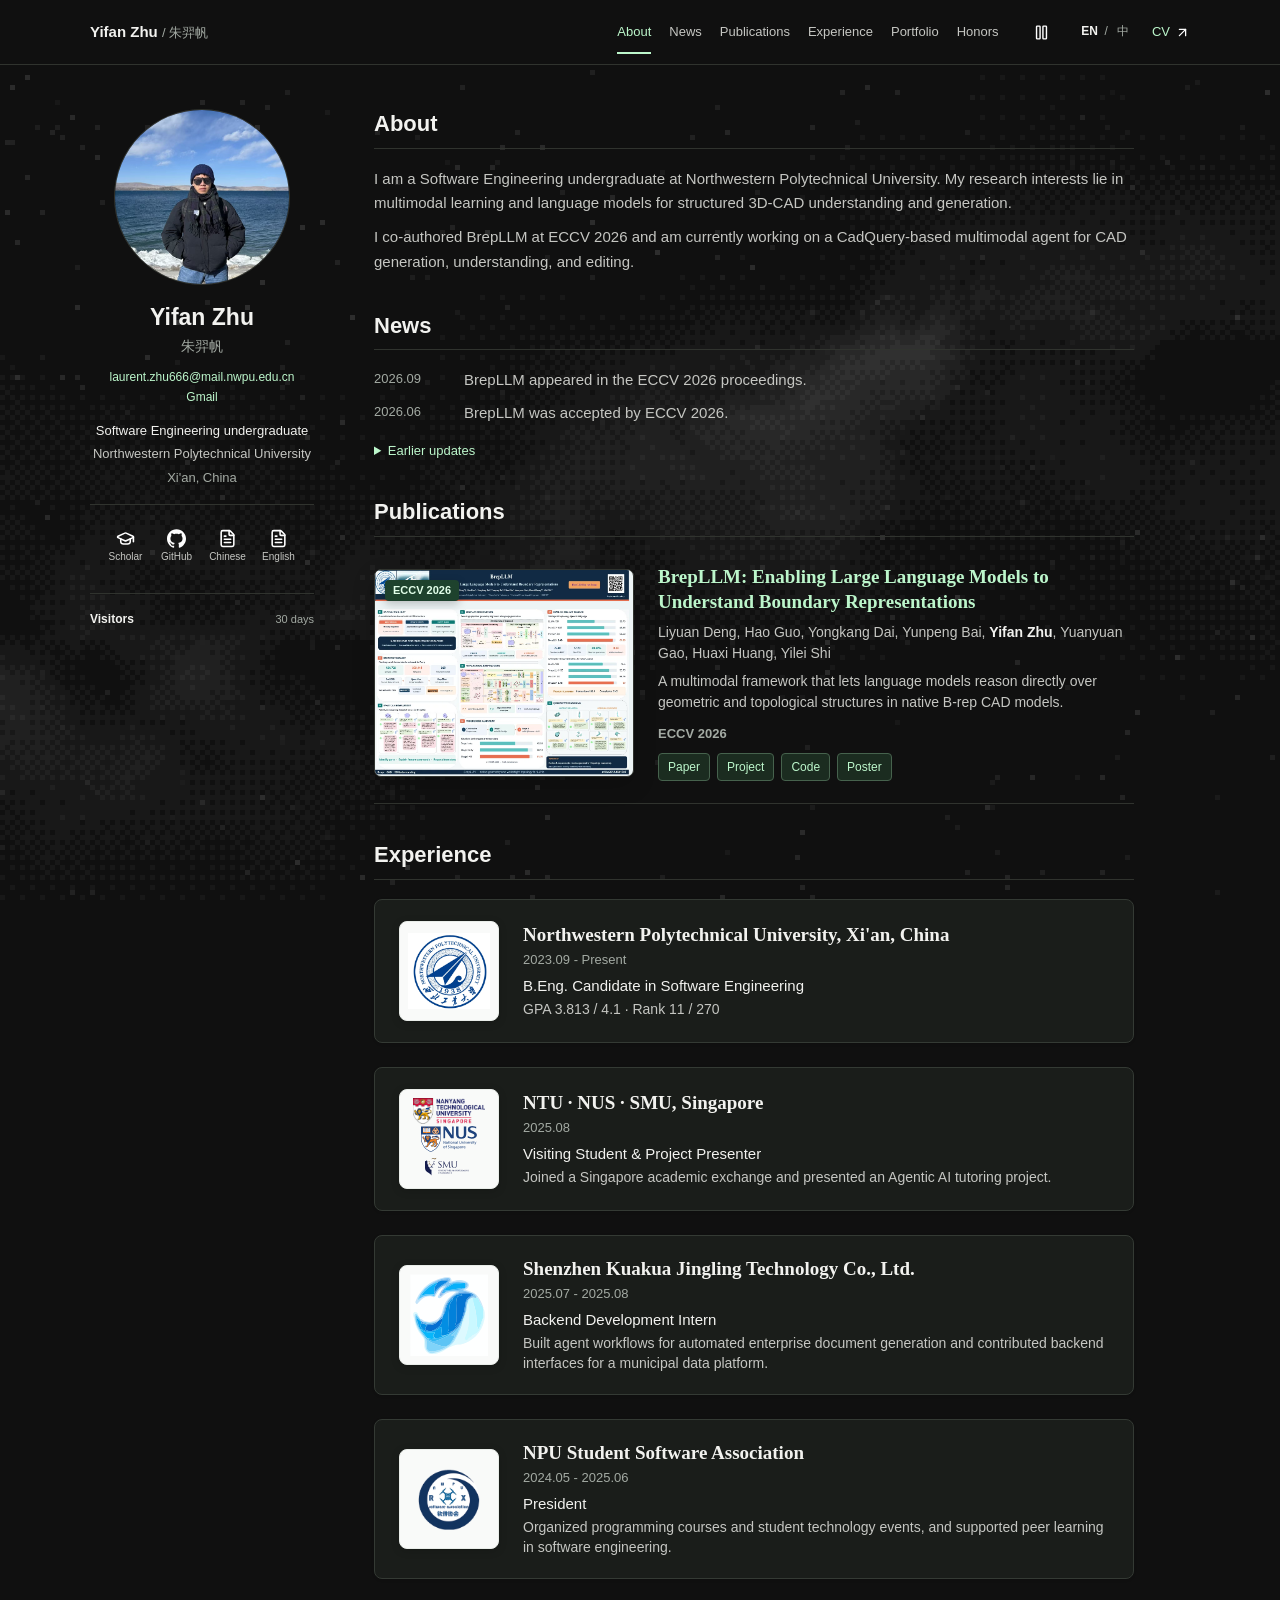
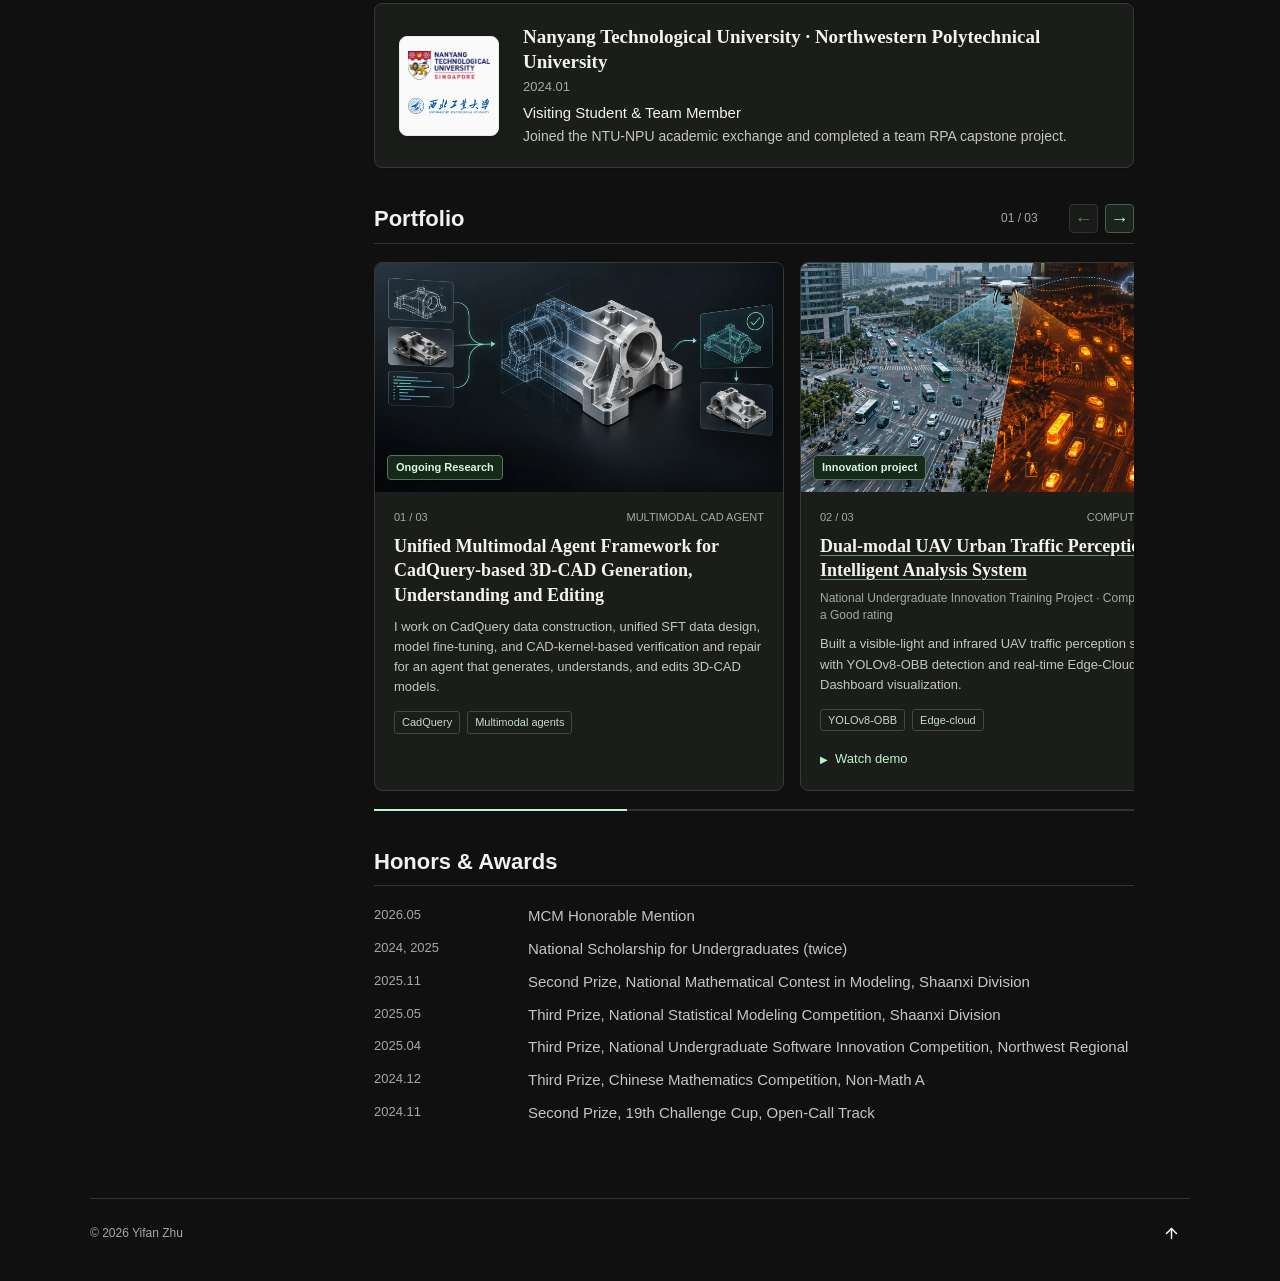
==== commit eccc49a7: "Link project titles to GitHub repositories" ====
--- a/index-moonshot.html
+++ b/index-moonshot.html
@@ -7,7 +7,7 @@
   <title>Yifan Zhu · 朱羿帆</title>
   <meta name="description" content="Yifan Zhu, Software Engineering undergraduate at Northwestern Polytechnical University. Research in large language models, multimodal agents and intelligent 3D-CAD modeling.">
   <link rel="icon" href="assets/img/favicon.svg" type="image/svg+xml">
-  <link rel="stylesheet" href="assets/css/academic.css?v=cadquery-poster-1">
+  <link rel="stylesheet" href="assets/css/academic.css?v=project-links-1">
   <script src="assets/js/academic-content.js?v=cadquery-poster-1" defer=""></script>
   <script src="assets/js/moonshot.js?v=cadquery-poster-1" defer=""></script>
   <script src="assets/js/moonshot-background.js?v=academic-dark-1" defer=""></script>
@@ -213,7 +213,7 @@
             </div>
             <div class="portfolio-card__body">
               <p class="portfolio-card__eyebrow"><span>02 / 03</span><span data-i18n="projects.p1.type">Computer vision</span></p>
-              <h3 data-i18n="projects.p1.title">Dual-modal UAV Urban Traffic Perception and Intelligent Analysis System</h3>
+              <h3><a href="https://github.com/Laurent-Zhu/BiModalDroneTrafficObjectDetection-public" target="_blank" rel="noopener noreferrer" data-i18n="projects.p1.title">Dual-modal UAV Urban Traffic Perception and Intelligent Analysis System</a></h3>
               <p class="portfolio-card__meta" data-i18n="projects.p1.meta">National Undergraduate Innovation Training Project · Completed with a Good rating</p>
               <p class="portfolio-card__description" data-i18n="projects.p1.body">Built a visible-light and infrared UAV traffic perception system with YOLOv8-OBB detection and real-time Edge-Cloud-Dashboard visualization.</p>
               <ul class="portfolio-card__tags" aria-label="Topics" data-aria-copy="portfolioTopics"><li>YOLOv8-OBB</li><li data-i18n="projects.p1.tag">Edge-cloud</li></ul>
@@ -236,7 +236,7 @@
             </div>
             <div class="portfolio-card__body">
               <p class="portfolio-card__eyebrow"><span>03 / 03</span><span data-i18n="projects.p2.type">Agricultural AI</span></p>
-              <h3 data-i18n="projects.p2.title">AgriGuard Smart Agricultural Pest Management Platform</h3>
+              <h3><a href="https://github.com/Laurent-Zhu/AgriGuard" target="_blank" rel="noopener noreferrer" data-i18n="projects.p2.title">AgriGuard Smart Agricultural Pest Management Platform</a></h3>
               <p class="portfolio-card__meta" data-i18n="projects.p2.meta">Agile Software Development Course Project</p>
               <p class="portfolio-card__description" data-i18n="projects.p2.body">Developed pest recognition APIs and deployed a YOLO model in a Scrum-built agricultural management system with RAG advice, task workflows and risk forecasting.</p>
               <ul class="portfolio-card__tags" aria-label="Topics" data-aria-copy="portfolioTopics"><li data-i18n="projects.p2.tag">Pest recognition</li><li>RAG</li></ul>
--- a/assets/css/academic.css
+++ b/assets/css/academic.css
@@ -144,6 +144,8 @@
 .page__content .portfolio-card__eyebrow { display: flex; align-items: baseline; justify-content: space-between; gap: 8px; margin: 0 0 9px; color: var(--muted); font-size: 11px; line-height: 1.35; text-transform: uppercase; }
 .portfolio-card__eyebrow span:last-child { text-align: right; }
 .page__content .portfolio-card h3 { color: var(--ink); font: 600 18px/1.35 Georgia, 'Songti SC', serif; overflow-wrap: anywhere; }
+.portfolio-card h3 a { color: inherit; text-decoration: underline; text-decoration-color: #668d6e; text-underline-offset: 3px; }
+.portfolio-card h3 a:hover { color: var(--link); text-decoration-color: currentColor; }
 .page__content .portfolio-card__meta { margin-top: 7px; color: var(--muted); font-size: 12px; line-height: 1.45; }
 .page__content .portfolio-card__description { margin-top: 10px; color: var(--body); font-size: 13px; line-height: 1.55; }
 .portfolio-card__tags { display: flex; flex-wrap: wrap; gap: 7px; list-style: none; padding: 0; margin-top: 14px; }
